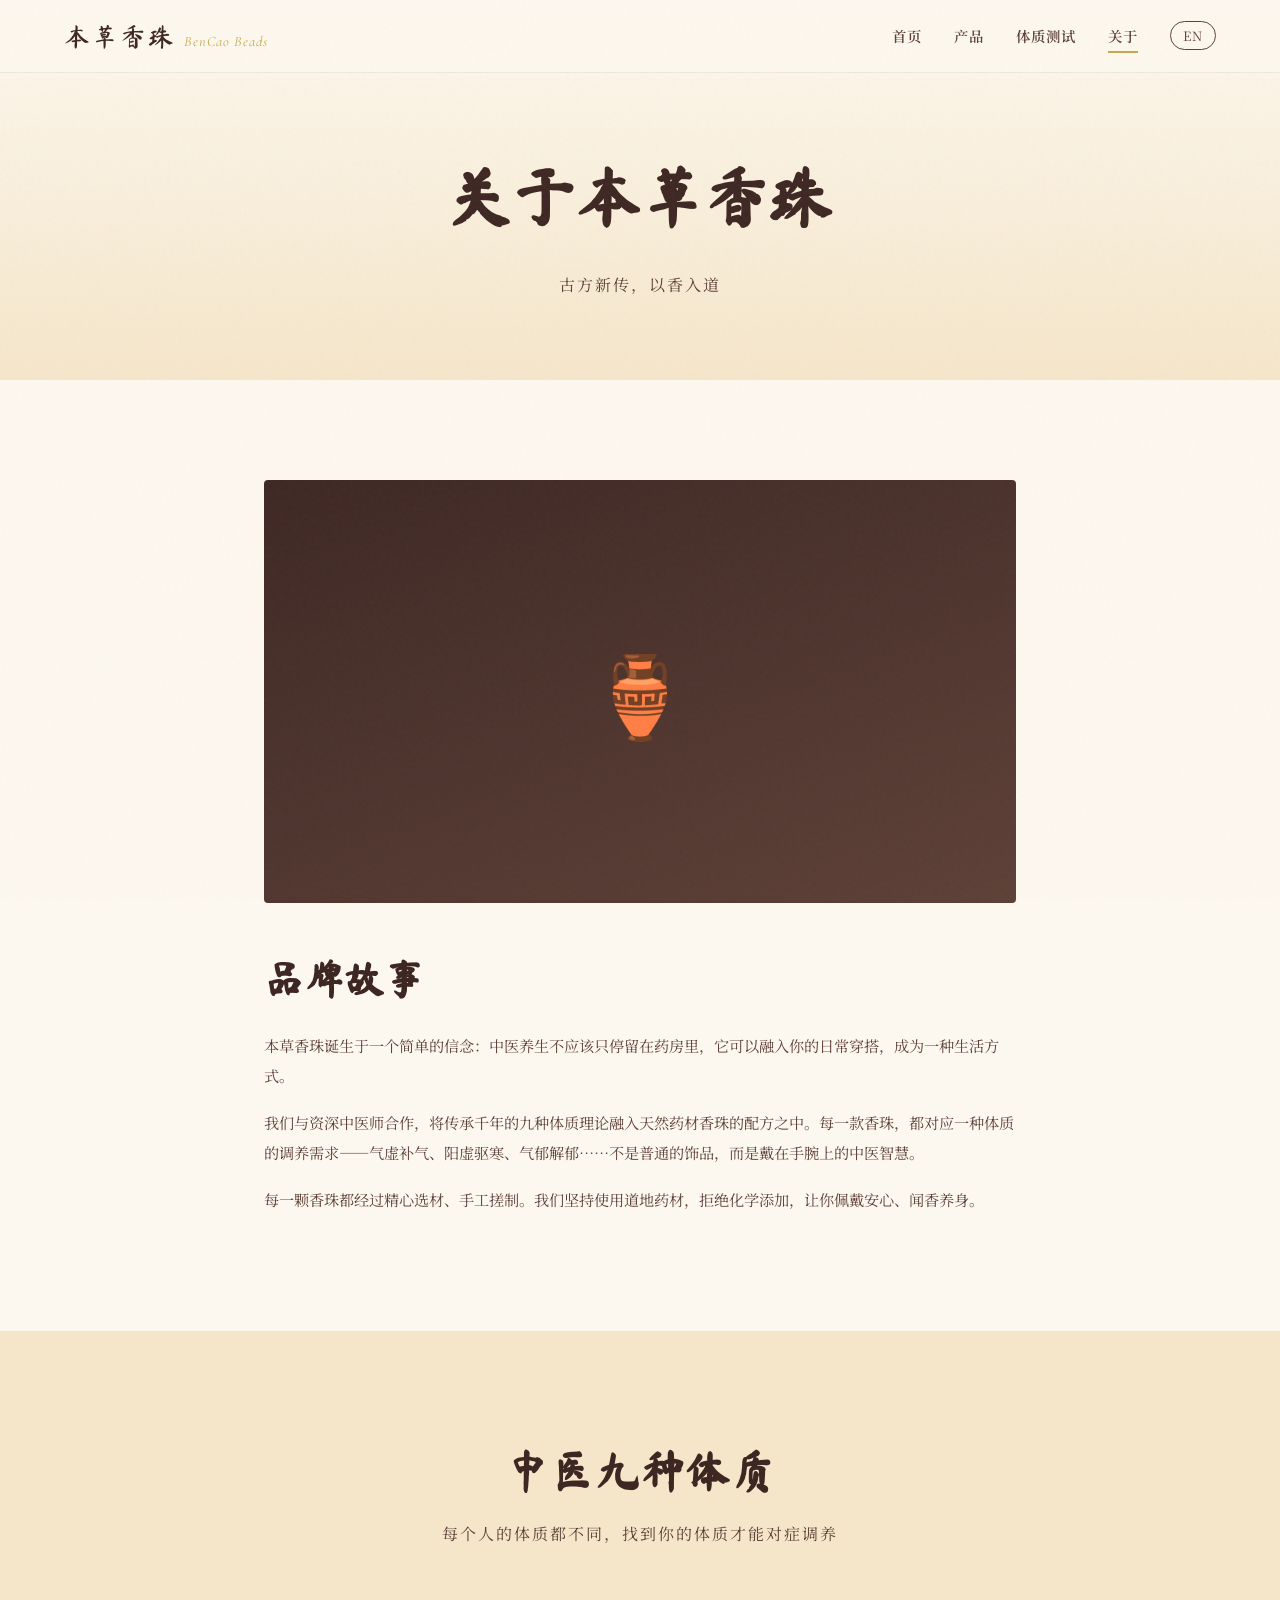
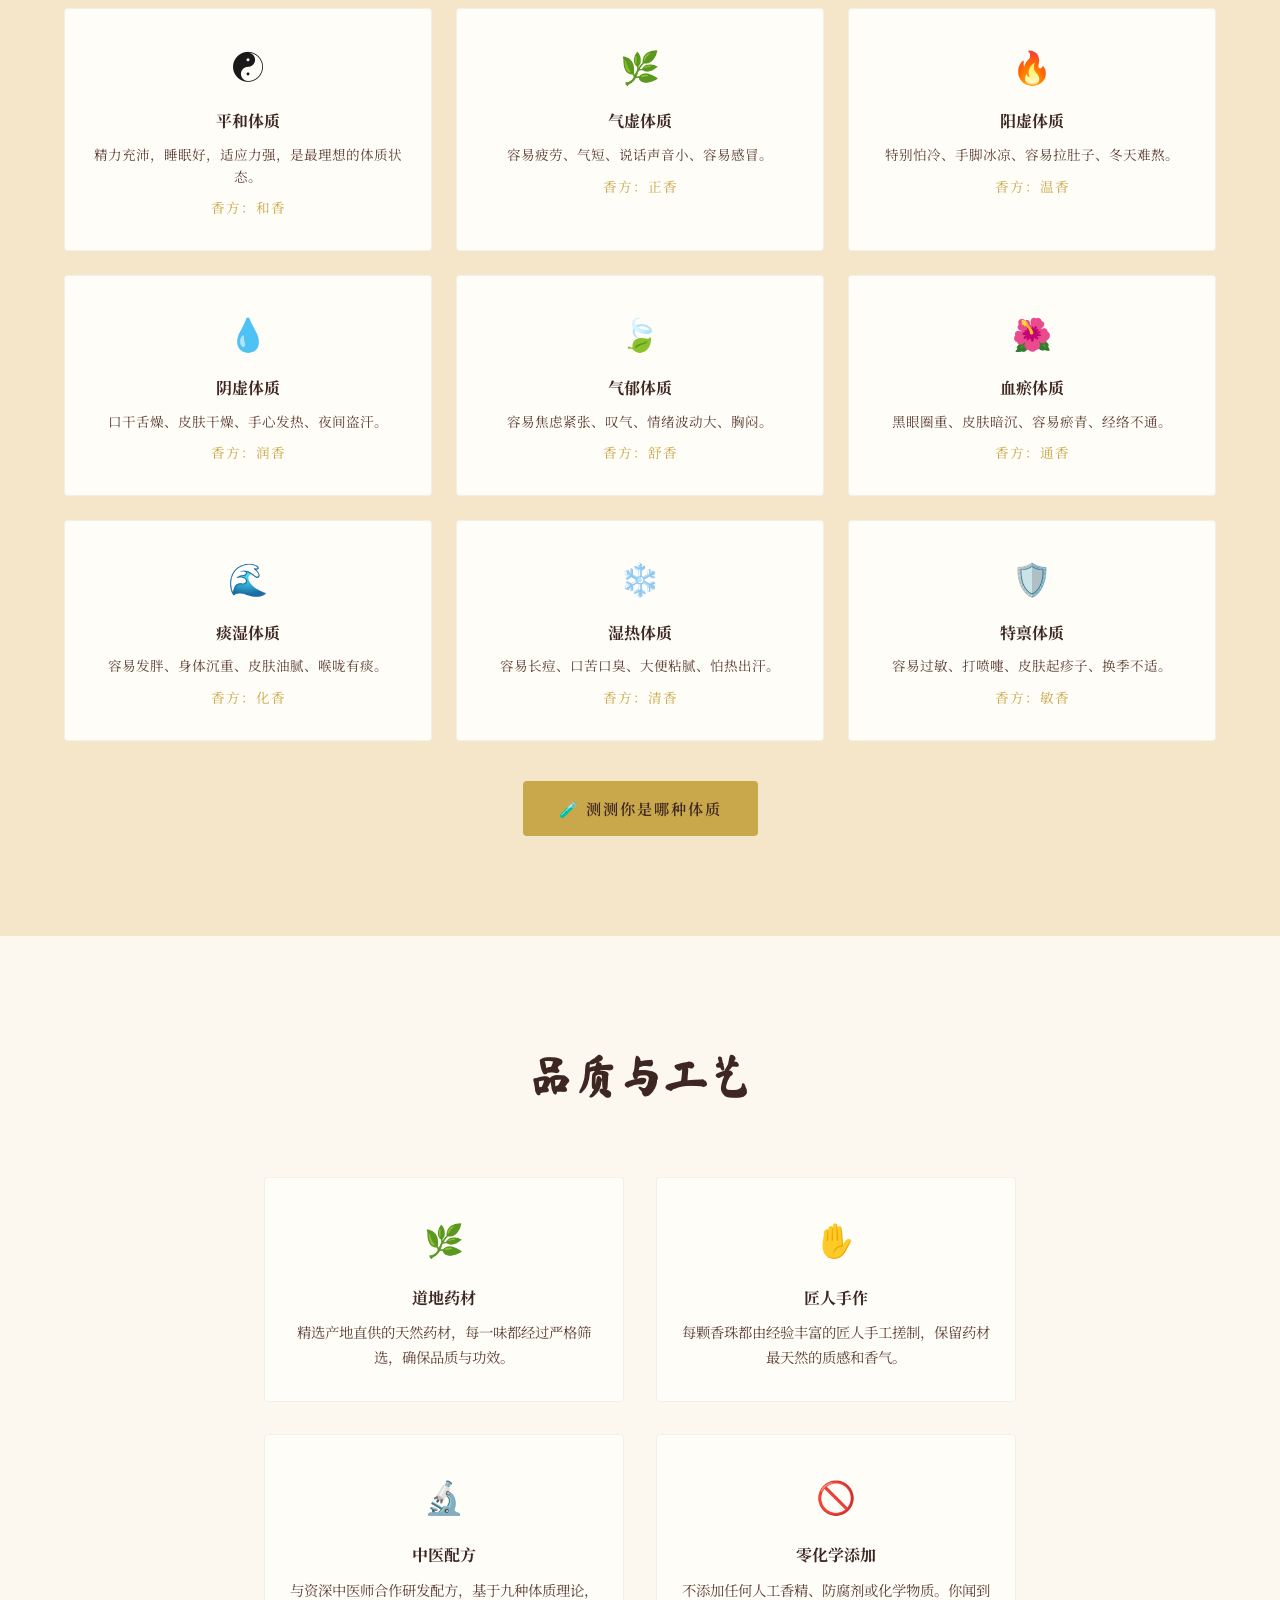
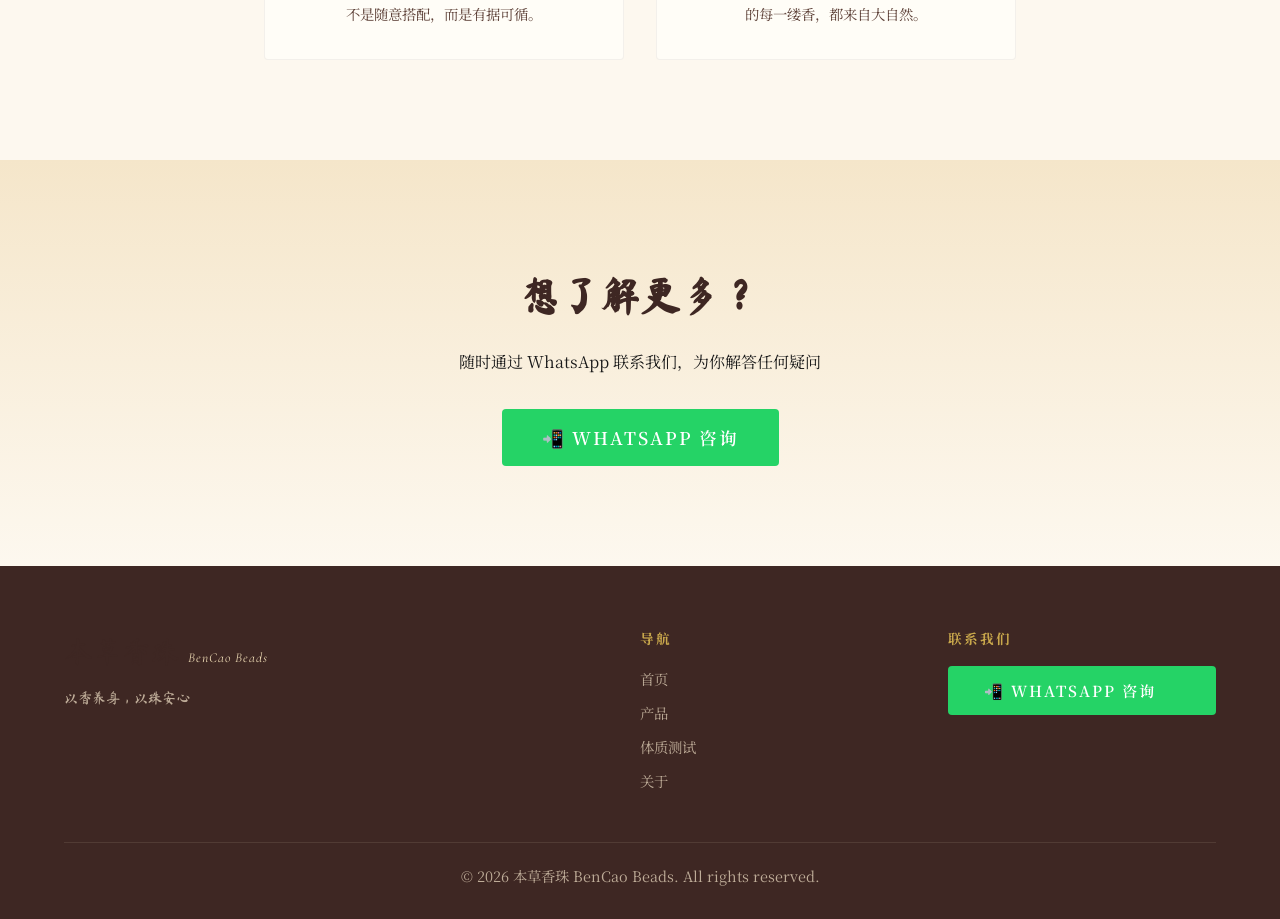
==== about.html @ 6e3483fe "feat: complete website - 4 pages, bilingual, TCM quiz" ====
<!DOCTYPE html>
<html lang="zh-CN">
<head>
  <meta charset="UTF-8">
  <meta name="viewport" content="width=device-width, initial-scale=1.0">
  <title>关于我们 — 本草香珠 BenCao Beads</title>
  <meta name="description" content="本草香珠的品牌故事，中医九种体质理论与天然香珠的结合。">
  <link rel="stylesheet" href="css/style.css">
</head>
<body>

  <!-- Navigation -->
  <nav class="nav">
    <div class="nav-inner">
      <a href="index.html" class="nav-logo">
        <span class="logo-cn">本草香珠</span>
        <span class="logo-en">BenCao Beads</span>
      </a>
      <button class="nav-toggle" aria-label="Menu">
        <span></span><span></span><span></span>
      </button>
      <div class="nav-links">
        <a href="index.html"><span data-lang="cn">首页</span><span data-lang="en">Home</span></a>
        <a href="products.html"><span data-lang="cn">产品</span><span data-lang="en">Products</span></a>
        <a href="quiz.html"><span data-lang="cn">体质测试</span><span data-lang="en">Quiz</span></a>
        <a href="about.html" class="active"><span data-lang="cn">关于</span><span data-lang="en">About</span></a>
        <button class="lang-btn">EN</button>
      </div>
    </div>
  </nav>

  <!-- Hero -->
  <section class="page-hero">
    <h1><span data-lang="cn">关于本草香珠</span><span data-lang="en">About BenCao Beads</span></h1>
    <p><span data-lang="cn">古方新传，以香入道</span><span data-lang="en">Ancient Wisdom, Modern Craft</span></p>
  </section>

  <!-- Brand Story -->
  <section class="section reveal">
    <div class="container" style="max-width:800px;">
      <div class="about-story">
        <div class="about-story-img" style="background: linear-gradient(160deg, var(--walnut) 0%, var(--walnut-light) 100%); border-radius: var(--radius); aspect-ratio: 16/9; display:flex; align-items:center; justify-content:center; margin-bottom:40px;">
          <span style="font-size:5rem;">🏺</span>
        </div>
        <h2><span data-lang="cn">品牌故事</span><span data-lang="en">Our Story</span></h2>
        <p><span data-lang="cn">本草香珠诞生于一个简单的信念：中医养生不应该只停留在药房里，它可以融入你的日常穿搭，成为一种生活方式。</span><span data-lang="en">BenCao Beads was born from a simple belief: TCM wellness shouldn't stay in the pharmacy — it can become part of your daily style and lifestyle.</span></p>
        <p><span data-lang="cn">我们与资深中医师合作，将传承千年的九种体质理论融入天然药材香珠的配方之中。每一款香珠，都对应一种体质的调养需求——气虚补气、阳虚驱寒、气郁解郁……不是普通的饰品，而是戴在手腕上的中医智慧。</span><span data-lang="en">We collaborate with experienced TCM practitioners to infuse the ancient theory of nine body constitutions into our natural herbal bead formulas. Each bracelet corresponds to a specific constitutional need — replenishing qi, warming yang, soothing stagnation… Not just jewelry, but TCM wisdom on your wrist.</span></p>
        <p><span data-lang="cn">每一颗香珠都经过精心选材、手工搓制。我们坚持使用道地药材，拒绝化学添加，让你佩戴安心、闻香养身。</span><span data-lang="en">Every bead is carefully selected and hand-rolled by artisans. We insist on authentic medicinal herbs with zero chemical additives, so you can wear them with confidence and heal through fragrance.</span></p>
      </div>
    </div>
  </section>

  <!-- 9 Constitutions -->
  <section class="section reveal" style="background: var(--parchment);">
    <div class="container">
      <div class="section-header">
        <h2><span data-lang="cn">中医九种体质</span><span data-lang="en">The Nine TCM Constitutions</span></h2>
        <p class="section-sub"><span data-lang="cn">每个人的体质都不同，找到你的体质才能对症调养</span><span data-lang="en">Everyone's constitution is unique — find yours for targeted wellness</span></p>
      </div>
      <div class="constitution-grid">

        <div class="constitution-card">
          <div class="constitution-icon">☯️</div>
          <h3><span data-lang="cn">平和体质</span><span data-lang="en">Balanced</span></h3>
          <p><span data-lang="cn">精力充沛，睡眠好，适应力强，是最理想的体质状态。</span><span data-lang="en">Energetic, good sleep, strong adaptability — the ideal constitution.</span></p>
          <span class="constitution-scent"><span data-lang="cn">香方：和香</span><span data-lang="en">Scent: Harmony</span></span>
        </div>

        <div class="constitution-card">
          <div class="constitution-icon">🌿</div>
          <h3><span data-lang="cn">气虚体质</span><span data-lang="en">Qi Deficiency</span></h3>
          <p><span data-lang="cn">容易疲劳、气短、说话声音小、容易感冒。</span><span data-lang="en">Easily fatigued, short of breath, soft voice, catches colds often.</span></p>
          <span class="constitution-scent"><span data-lang="cn">香方：正香</span><span data-lang="en">Scent: Vital</span></span>
        </div>

        <div class="constitution-card">
          <div class="constitution-icon">🔥</div>
          <h3><span data-lang="cn">阳虚体质</span><span data-lang="en">Yang Deficiency</span></h3>
          <p><span data-lang="cn">特别怕冷、手脚冰凉、容易拉肚子、冬天难熬。</span><span data-lang="en">Very cold-sensitive, cold hands/feet, prone to diarrhea, winter is tough.</span></p>
          <span class="constitution-scent"><span data-lang="cn">香方：温香</span><span data-lang="en">Scent: Warming</span></span>
        </div>

        <div class="constitution-card">
          <div class="constitution-icon">💧</div>
          <h3><span data-lang="cn">阴虚体质</span><span data-lang="en">Yin Deficiency</span></h3>
          <p><span data-lang="cn">口干舌燥、皮肤干燥、手心发热、夜间盗汗。</span><span data-lang="en">Dry mouth, dry skin, warm palms, night sweats.</span></p>
          <span class="constitution-scent"><span data-lang="cn">香方：润香</span><span data-lang="en">Scent: Nourishing</span></span>
        </div>

        <div class="constitution-card">
          <div class="constitution-icon">🍃</div>
          <h3><span data-lang="cn">气郁体质</span><span data-lang="en">Qi Stagnation</span></h3>
          <p><span data-lang="cn">容易焦虑紧张、叹气、情绪波动大、胸闷。</span><span data-lang="en">Prone to anxiety, sighing, mood swings, chest tightness.</span></p>
          <span class="constitution-scent"><span data-lang="cn">香方：舒香</span><span data-lang="en">Scent: Soothing</span></span>
        </div>

        <div class="constitution-card">
          <div class="constitution-icon">🌺</div>
          <h3><span data-lang="cn">血瘀体质</span><span data-lang="en">Blood Stasis</span></h3>
          <p><span data-lang="cn">黑眼圈重、皮肤暗沉、容易瘀青、经络不通。</span><span data-lang="en">Dark circles, dull skin, easy bruising, poor circulation.</span></p>
          <span class="constitution-scent"><span data-lang="cn">香方：通香</span><span data-lang="en">Scent: Flow</span></span>
        </div>

        <div class="constitution-card">
          <div class="constitution-icon">🌊</div>
          <h3><span data-lang="cn">痰湿体质</span><span data-lang="en">Phlegm-Damp</span></h3>
          <p><span data-lang="cn">容易发胖、身体沉重、皮肤油腻、喉咙有痰。</span><span data-lang="en">Gains weight easily, feels heavy, oily skin, phlegm in throat.</span></p>
          <span class="constitution-scent"><span data-lang="cn">香方：化香</span><span data-lang="en">Scent: Cleansing</span></span>
        </div>

        <div class="constitution-card">
          <div class="constitution-icon">❄️</div>
          <h3><span data-lang="cn">湿热体质</span><span data-lang="en">Damp-Heat</span></h3>
          <p><span data-lang="cn">容易长痘、口苦口臭、大便粘腻、怕热出汗。</span><span data-lang="en">Prone to acne, bitter taste, sticky stool, heat-sensitive.</span></p>
          <span class="constitution-scent"><span data-lang="cn">香方：清香</span><span data-lang="en">Scent: Purifying</span></span>
        </div>

        <div class="constitution-card">
          <div class="constitution-icon">🛡️</div>
          <h3><span data-lang="cn">特禀体质</span><span data-lang="en">Allergic</span></h3>
          <p><span data-lang="cn">容易过敏、打喷嚏、皮肤起疹子、换季不适。</span><span data-lang="en">Prone to allergies, sneezing, rashes, seasonal discomfort.</span></p>
          <span class="constitution-scent"><span data-lang="cn">香方：敏香</span><span data-lang="en">Scent: Shield</span></span>
        </div>

      </div>
      <div style="text-align:center;margin-top:40px;">
        <a href="quiz.html" class="btn btn-gold"><span data-lang="cn">🧪 测测你是哪种体质</span><span data-lang="en">🧪 Discover Your Constitution</span></a>
      </div>
    </div>
  </section>

  <!-- Quality -->
  <section class="section reveal">
    <div class="container" style="max-width:800px;">
      <div class="section-header">
        <h2><span data-lang="cn">品质与工艺</span><span data-lang="en">Quality & Craftsmanship</span></h2>
      </div>
      <div class="quality-grid">
        <div class="quality-item">
          <div class="quality-icon">🌿</div>
          <h3><span data-lang="cn">道地药材</span><span data-lang="en">Authentic Herbs</span></h3>
          <p><span data-lang="cn">精选产地直供的天然药材，每一味都经过严格筛选，确保品质与功效。</span><span data-lang="en">Premium herbs sourced directly from origins, rigorously selected for quality and efficacy.</span></p>
        </div>
        <div class="quality-item">
          <div class="quality-icon">✋</div>
          <h3><span data-lang="cn">匠人手作</span><span data-lang="en">Artisan Handcraft</span></h3>
          <p><span data-lang="cn">每颗香珠都由经验丰富的匠人手工搓制，保留药材最天然的质感和香气。</span><span data-lang="en">Each bead is hand-rolled by experienced artisans, preserving the natural texture and fragrance.</span></p>
        </div>
        <div class="quality-item">
          <div class="quality-icon">🔬</div>
          <h3><span data-lang="cn">中医配方</span><span data-lang="en">TCM Formulation</span></h3>
          <p><span data-lang="cn">与资深中医师合作研发配方，基于九种体质理论，不是随意搭配，而是有据可循。</span><span data-lang="en">Formulas co-developed with senior TCM practitioners based on constitutional theory — not random blends, but evidence-based.</span></p>
        </div>
        <div class="quality-item">
          <div class="quality-icon">🚫</div>
          <h3><span data-lang="cn">零化学添加</span><span data-lang="en">Zero Chemicals</span></h3>
          <p><span data-lang="cn">不添加任何人工香精、防腐剂或化学物质。你闻到的每一缕香，都来自大自然。</span><span data-lang="en">No artificial fragrances, preservatives, or chemicals. Every scent you smell comes purely from nature.</span></p>
        </div>
      </div>
    </div>
  </section>

  <!-- CTA -->
  <section class="section cta-section reveal">
    <div class="container" style="text-align:center;">
      <h2><span data-lang="cn">想了解更多？</span><span data-lang="en">Want to Know More?</span></h2>
      <p style="margin:16px 0 32px;"><span data-lang="cn">随时通过 WhatsApp 联系我们，为你解答任何疑问</span><span data-lang="en">Reach out via WhatsApp anytime, we're here to help</span></p>
      <button class="btn btn-whatsapp" onclick="openWhatsApp()" style="font-size:1.1rem;padding:16px 40px;">
        <span data-lang="cn">📲 WhatsApp 咨询</span><span data-lang="en">📲 WhatsApp Us</span>
      </button>
    </div>
  </section>

  <!-- Footer -->
  <footer class="footer">
    <div class="container">
      <div class="footer-grid">
        <div class="footer-brand">
          <div class="footer-logo"><span class="logo-cn">本草香珠</span><span class="logo-en">BenCao Beads</span></div>
          <p class="footer-tagline"><span data-lang="cn">以香养身，以珠安心</span><span data-lang="en">Heal with Fragrance, Rest with Beads</span></p>
        </div>
        <div class="footer-links">
          <h4><span data-lang="cn">导航</span><span data-lang="en">Navigate</span></h4>
          <a href="index.html"><span data-lang="cn">首页</span><span data-lang="en">Home</span></a>
          <a href="products.html"><span data-lang="cn">产品</span><span data-lang="en">Products</span></a>
          <a href="quiz.html"><span data-lang="cn">体质测试</span><span data-lang="en">Quiz</span></a>
          <a href="about.html"><span data-lang="cn">关于</span><span data-lang="en">About</span></a>
        </div>
        <div class="footer-contact">
          <h4><span data-lang="cn">联系我们</span><span data-lang="en">Contact Us</span></h4>
          <button class="btn btn-whatsapp" onclick="openWhatsApp()"><span data-lang="cn">📲 WhatsApp 咨询</span><span data-lang="en">📲 WhatsApp Us</span></button>
        </div>
      </div>
      <div class="footer-bottom"><p>© 2026 本草香珠 BenCao Beads. All rights reserved.</p></div>
    </div>
  </footer>

  <script src="js/i18n.js"></script>
  <script src="js/main.js"></script>
</body>
</html>
---- css/style.css ----
/* ===== BenCao Beads — Eastern Apothecary Luxury ===== */
@import url('https://fonts.googleapis.com/css2?family=Cormorant+Garamond:ital,wght@0,400;0,600;0,700;1,400&family=Noto+Serif+SC:wght@400;600;700&family=Ma+Shan+Zheng&display=swap');

:root {
  --walnut: #3E2723;
  --walnut-light: #5D4037;
  --parchment: #F5E6CA;
  --parchment-dark: #E8D5B0;
  --gold: #C9A84C;
  --gold-light: #D4B96A;
  --sage: #8B9D77;
  --sage-light: #A3B58F;
  --cinnabar: #A52422;
  --cinnabar-light: #C03030;
  --ink: #1A1A1A;
  --ink-light: #333;
  --cream: #FDF8EF;
  --white: #FFFDF7;

  --font-cn: 'Noto Serif SC', 'Songti SC', serif;
  --font-en: 'Cormorant Garamond', 'Georgia', serif;
  --font-brush: 'Ma Shan Zheng', cursive;

  --container: 1200px;
  --radius: 4px;
  --shadow: 0 2px 20px rgba(62,39,35,0.08);
  --shadow-lg: 0 8px 40px rgba(62,39,35,0.12);
  --transition: 0.3s cubic-bezier(0.4, 0, 0.2, 1);
}

/* ===== Reset ===== */
*, *::before, *::after { box-sizing: border-box; margin: 0; padding: 0; }
html { scroll-behavior: smooth; font-size: 16px; }
body {
  font-family: var(--font-cn);
  color: var(--ink);
  background: var(--cream);
  line-height: 1.8;
  overflow-x: hidden;
  -webkit-font-smoothing: antialiased;
}
img { max-width: 100%; height: auto; display: block; }
a { color: var(--walnut); text-decoration: none; transition: color var(--transition); }
a:hover { color: var(--gold); }
button { cursor: pointer; font-family: inherit; }

/* ===== Texture Overlay ===== */
body::before {
  content: '';
  position: fixed;
  inset: 0;
  background: url("data:image/svg+xml,%3Csvg viewBox='0 0 256 256' xmlns='http://www.w3.org/2000/svg'%3E%3Cfilter id='n'%3E%3CfeTurbulence type='fractalNoise' baseFrequency='0.9' numOctaves='4' stitchTiles='stitch'/%3E%3C/filter%3E%3Crect width='100%25' height='100%25' filter='url(%23n)' opacity='0.03'/%3E%3C/svg%3E");
  pointer-events: none;
  z-index: 9999;
}

/* ===== Container ===== */
.container { max-width: var(--container); margin: 0 auto; padding: 0 24px; }

/* ===== Language Toggle ===== */
[data-lang="en"] { display: none; }
body.lang-en [data-lang="cn"] { display: none; }
body.lang-en [data-lang="en"] { display: inline; }
body.lang-en [data-lang-block="cn"] { display: none; }
body.lang-en [data-lang-block="en"] { display: block; }
[data-lang-block="en"] { display: none; }
[data-lang-block="cn"] { display: block; }

/* ===== Navigation ===== */
.nav {
  position: fixed;
  top: 0;
  left: 0;
  right: 0;
  z-index: 1000;
  background: rgba(253, 248, 239, 0.95);
  backdrop-filter: blur(12px);
  border-bottom: 1px solid rgba(62,39,35,0.08);
  transition: all var(--transition);
}
.nav.scrolled {
  background: rgba(253, 248, 239, 0.98);
  box-shadow: 0 2px 20px rgba(62,39,35,0.06);
}
.nav-inner {
  display: flex;
  align-items: center;
  justify-content: space-between;
  height: 72px;
  max-width: var(--container);
  margin: 0 auto;
  padding: 0 24px;
}
.nav-brand {
  font-family: var(--font-brush);
  font-size: 1.6rem;
  color: var(--walnut);
  letter-spacing: 2px;
}
.nav-brand span { color: var(--gold); }
.nav-links { display: flex; gap: 32px; align-items: center; }
.nav-links a {
  font-size: 0.9rem;
  font-weight: 600;
  color: var(--walnut-light);
  letter-spacing: 1px;
  position: relative;
  padding: 4px 0;
}
.nav-links a::after {
  content: '';
  position: absolute;
  bottom: 0;
  left: 0;
  width: 0;
  height: 2px;
  background: var(--gold);
  transition: width var(--transition);
}
.nav-links a:hover::after,
.nav-links a.active::after { width: 100%; }
.nav-links a:hover { color: var(--walnut); }

.lang-btn {
  background: none;
  border: 1px solid var(--walnut-light);
  padding: 4px 12px;
  font-size: 0.8rem;
  color: var(--walnut-light);
  border-radius: 20px;
  transition: all var(--transition);
  letter-spacing: 1px;
}
.lang-btn:hover {
  background: var(--walnut);
  color: var(--parchment);
  border-color: var(--walnut);
}

/* Mobile menu */
.nav-toggle {
  display: none;
  background: none;
  border: none;
  width: 28px;
  height: 20px;
  position: relative;
  z-index: 1001;
}
.nav-toggle span {
  display: block;
  width: 100%;
  height: 2px;
  background: var(--walnut);
  position: absolute;
  left: 0;
  transition: all var(--transition);
}
.nav-toggle span:nth-child(1) { top: 0; }
.nav-toggle span:nth-child(2) { top: 9px; }
.nav-toggle span:nth-child(3) { top: 18px; }
.nav-toggle.open span:nth-child(1) { top: 9px; transform: rotate(45deg); }
.nav-toggle.open span:nth-child(2) { opacity: 0; }
.nav-toggle.open span:nth-child(3) { top: 9px; transform: rotate(-45deg); }

@media (max-width: 768px) {
  .nav-toggle { display: block; }
  .nav-links {
    position: fixed;
    top: 0;
    right: -100%;
    width: 280px;
    height: 100vh;
    background: var(--cream);
    flex-direction: column;
    justify-content: center;
    gap: 24px;
    padding: 40px;
    transition: right var(--transition);
    box-shadow: -4px 0 30px rgba(0,0,0,0.1);
  }
  .nav-links.open { right: 0; }
  .nav-links a { font-size: 1.1rem; }
}

/* ===== Hero ===== */
.hero {
  min-height: 100vh;
  display: flex;
  align-items: center;
  justify-content: center;
  text-align: center;
  position: relative;
  background:
    radial-gradient(ellipse at 30% 20%, rgba(201,168,76,0.08) 0%, transparent 50%),
    radial-gradient(ellipse at 70% 80%, rgba(139,157,119,0.06) 0%, transparent 50%),
    linear-gradient(180deg, var(--cream) 0%, var(--parchment) 100%);
  overflow: hidden;
  padding-top: 72px;
}
.hero::before {
  content: '';
  position: absolute;
  top: -50%;
  left: -50%;
  width: 200%;
  height: 200%;
  background: url("data:image/svg+xml,%3Csvg width='60' height='60' viewBox='0 0 60 60' xmlns='http://www.w3.org/2000/svg'%3E%3Cpath d='M30 0L60 30L30 60L0 30z' fill='none' stroke='%23C9A84C' stroke-width='0.3' opacity='0.06'/%3E%3C/svg%3E");
  animation: float 60s linear infinite;
}
@keyframes float {
  0% { transform: translate(0, 0) rotate(0deg); }
  100% { transform: translate(-30px, -30px) rotate(3deg); }
}
.hero-content {
  position: relative;
  z-index: 1;
  padding: 40px 24px;
}
.hero-brand {
  font-family: var(--font-brush);
  font-size: clamp(3rem, 8vw, 6rem);
  color: var(--walnut);
  line-height: 1.2;
  margin-bottom: 8px;
  opacity: 0;
  animation: fadeUp 1s 0.2s forwards;
}
.hero-tagline {
  font-size: clamp(1rem, 2.5vw, 1.3rem);
  color: var(--walnut-light);
  margin-bottom: 40px;
  letter-spacing: 4px;
  opacity: 0;
  animation: fadeUp 1s 0.5s forwards;
}
.hero-tagline-en {
  font-family: var(--font-en);
  font-style: italic;
  font-size: clamp(0.9rem, 2vw, 1.1rem);
  color: var(--gold);
  margin-top: -32px;
  margin-bottom: 40px;
  letter-spacing: 2px;
  opacity: 0;
  animation: fadeUp 1s 0.7s forwards;
}
.hero-divider {
  width: 60px;
  height: 2px;
  background: var(--gold);
  margin: 0 auto 32px;
  opacity: 0;
  animation: fadeUp 1s 0.6s forwards;
}

@keyframes fadeUp {
  from { opacity: 0; transform: translateY(20px); }
  to { opacity: 1; transform: translateY(0); }
}

/* ===== Buttons ===== */
.btn {
  display: inline-flex;
  align-items: center;
  gap: 8px;
  padding: 14px 36px;
  font-size: 0.95rem;
  font-weight: 600;
  letter-spacing: 2px;
  border: none;
  border-radius: var(--radius);
  transition: all var(--transition);
  text-transform: uppercase;
}
.btn-primary {
  background: var(--walnut);
  color: var(--parchment);
}
.btn-primary:hover {
  background: var(--ink);
  color: var(--gold);
  transform: translateY(-2px);
  box-shadow: var(--shadow-lg);
}
.btn-gold {
  background: var(--gold);
  color: var(--walnut);
}
.btn-gold:hover {
  background: var(--gold-light);
  transform: translateY(-2px);
  box-shadow: var(--shadow-lg);
}
.btn-outline {
  background: transparent;
  color: var(--walnut);
  border: 2px solid var(--walnut);
}
.btn-outline:hover {
  background: var(--walnut);
  color: var(--parchment);
}
.btn-whatsapp {
  background: #25D366;
  color: #fff;
}
.btn-whatsapp:hover {
  background: #1da851;
  transform: translateY(-2px);
}

.hero .btn {
  opacity: 0;
  animation: fadeUp 1s 0.9s forwards;
}

/* ===== Sections ===== */
.section {
  padding: 100px 0;
}
.section-dark {
  background: var(--walnut);
  color: var(--parchment);
}
.section-parchment {
  background: var(--parchment);
}
.section-title {
  font-family: var(--font-brush);
  font-size: clamp(2rem, 4vw, 2.8rem);
  color: var(--walnut);
  text-align: center;
  margin-bottom: 8px;
}
.section-dark .section-title { color: var(--gold); }
.section-subtitle {
  font-family: var(--font-en);
  font-style: italic;
  font-size: 1rem;
  color: var(--gold);
  text-align: center;
  letter-spacing: 3px;
  margin-bottom: 60px;
}
.section-dark .section-subtitle { color: var(--parchment-dark); }
.section-divider {
  width: 40px;
  height: 2px;
  background: var(--gold);
  margin: 16px auto 40px;
}

/* ===== Value Props ===== */
.values {
  display: grid;
  grid-template-columns: repeat(3, 1fr);
  gap: 40px;
  margin-top: 60px;
}
.value-card {
  text-align: center;
  padding: 40px 24px;
  border: 1px solid rgba(62,39,35,0.06);
  background: var(--white);
  border-radius: var(--radius);
  transition: all var(--transition);
}
.value-card:hover {
  transform: translateY(-4px);
  box-shadow: var(--shadow-lg);
  border-color: var(--gold);
}
.value-icon {
  font-size: 2.5rem;
  margin-bottom: 20px;
}
.value-card h3 {
  font-size: 1.1rem;
  margin-bottom: 12px;
  color: var(--walnut);
}
.value-card p {
  font-size: 0.9rem;
  color: var(--walnut-light);
  line-height: 1.7;
}

@media (max-width: 768px) {
  .values { grid-template-columns: 1fr; gap: 20px; }
}

/* ===== Product Cards ===== */
.products-grid {
  display: grid;
  grid-template-columns: repeat(auto-fill, minmax(280px, 1fr));
  gap: 32px;
}
.product-card {
  background: var(--white);
  border: 1px solid rgba(62,39,35,0.06);
  border-radius: var(--radius);
  overflow: hidden;
  transition: all var(--transition);
  position: relative;
}
.product-card:hover {
  transform: translateY(-4px);
  box-shadow: var(--shadow-lg);
}
.product-img {
  width: 100%;
  aspect-ratio: 1;
  background: linear-gradient(135deg, var(--parchment) 0%, var(--parchment-dark) 100%);
  display: flex;
  align-items: center;
  justify-content: center;
  font-size: 3rem;
  position: relative;
  overflow: hidden;
}
.product-img::after {
  content: '';
  position: absolute;
  inset: 0;
  background: linear-gradient(180deg, transparent 60%, rgba(62,39,35,0.05) 100%);
}
.product-badge {
  position: absolute;
  top: 12px;
  left: 12px;
  background: var(--cinnabar);
  color: #fff;
  font-size: 0.75rem;
  padding: 4px 12px;
  border-radius: 2px;
  letter-spacing: 1px;
  z-index: 1;
}
.product-info {
  padding: 20px;
}
.product-name {
  font-size: 1rem;
  font-weight: 600;
  color: var(--walnut);
  margin-bottom: 4px;
}
.product-desc {
  font-size: 0.85rem;
  color: var(--walnut-light);
  margin-bottom: 12px;
  line-height: 1.6;
}
.product-price {
  font-family: var(--font-en);
  font-size: 1.2rem;
  font-weight: 700;
  color: var(--cinnabar);
  margin-bottom: 12px;
}
.product-price small {
  font-size: 0.75rem;
  color: var(--walnut-light);
  font-weight: 400;
}
.product-order {
  display: block;
  width: 100%;
  text-align: center;
  padding: 10px;
  background: var(--walnut);
  color: var(--parchment);
  font-size: 0.85rem;
  letter-spacing: 1px;
  border: none;
  transition: all var(--transition);
}
.product-order:hover {
  background: var(--ink);
  color: var(--gold);
}

/* ===== Category Tabs ===== */
.category-tabs {
  display: flex;
  justify-content: center;
  gap: 16px;
  margin-bottom: 48px;
  flex-wrap: wrap;
}
.cat-tab {
  padding: 10px 24px;
  background: transparent;
  border: 1px solid var(--walnut-light);
  color: var(--walnut-light);
  font-size: 0.85rem;
  letter-spacing: 1px;
  border-radius: 2px;
  transition: all var(--transition);
}
.cat-tab:hover, .cat-tab.active {
  background: var(--walnut);
  color: var(--parchment);
  border-color: var(--walnut);
}

/* ===== Quiz ===== */
.quiz-container {
  max-width: 700px;
  margin: 0 auto;
  padding-top: 100px;
}
.quiz-progress {
  width: 100%;
  height: 3px;
  background: var(--parchment-dark);
  border-radius: 2px;
  margin-bottom: 48px;
  overflow: hidden;
}
.quiz-progress-bar {
  height: 100%;
  background: var(--gold);
  transition: width 0.5s ease;
  border-radius: 2px;
}
.quiz-question {
  text-align: center;
  animation: fadeUp 0.5s forwards;
}
.quiz-question h2 {
  font-family: var(--font-brush);
  font-size: 1.8rem;
  color: var(--walnut);
  margin-bottom: 8px;
}
.quiz-question p {
  font-size: 0.95rem;
  color: var(--walnut-light);
  margin-bottom: 36px;
}
.quiz-options {
  display: flex;
  flex-direction: column;
  gap: 12px;
}
.quiz-option {
  padding: 16px 24px;
  background: var(--white);
  border: 2px solid rgba(62,39,35,0.08);
  border-radius: var(--radius);
  text-align: left;
  font-size: 0.95rem;
  color: var(--walnut);
  transition: all var(--transition);
  line-height: 1.6;
}
.quiz-option:hover {
  border-color: var(--gold);
  background: rgba(201,168,76,0.05);
  transform: translateX(4px);
}
.quiz-option.selected {
  border-color: var(--walnut);
  background: rgba(62,39,35,0.04);
}

/* Quiz Result */
.quiz-result {
  text-align: center;
  animation: fadeUp 0.6s forwards;
}
.quiz-result-type {
  font-family: var(--font-brush);
  font-size: clamp(2.5rem, 5vw, 3.5rem);
  color: var(--walnut);
  margin-bottom: 8px;
}
.quiz-result-scent {
  font-size: 1.2rem;
  color: var(--gold);
  letter-spacing: 3px;
  margin-bottom: 24px;
}
.quiz-result-desc {
  font-size: 1rem;
  color: var(--walnut-light);
  max-width: 500px;
  margin: 0 auto 40px;
  line-height: 1.8;
}
.quiz-result-card {
  background: var(--white);
  border: 1px solid rgba(201,168,76,0.3);
  border-radius: var(--radius);
  padding: 40px;
  margin-bottom: 32px;
}
.quiz-result-card .product-img {
  width: 200px;
  height: 200px;
  border-radius: 50%;
  margin: 0 auto 24px;
}

/* ===== Brand Story ===== */
.story {
  display: grid;
  grid-template-columns: 1fr 1fr;
  gap: 60px;
  align-items: center;
}
.story-text h3 {
  font-family: var(--font-brush);
  font-size: 1.8rem;
  color: var(--walnut);
  margin-bottom: 16px;
}
.story-text p {
  font-size: 0.95rem;
  color: var(--walnut-light);
  line-height: 2;
  margin-bottom: 16px;
}
.story-image {
  aspect-ratio: 4/5;
  background: linear-gradient(135deg, var(--parchment) 0%, var(--parchment-dark) 50%, var(--sage) 100%);
  border-radius: var(--radius);
  display: flex;
  align-items: center;
  justify-content: center;
  font-size: 4rem;
  position: relative;
  overflow: hidden;
}
.story-image::before {
  content: '';
  position: absolute;
  inset: 8px;
  border: 1px solid var(--gold);
  border-radius: var(--radius);
  opacity: 0.3;
}

@media (max-width: 768px) {
  .story { grid-template-columns: 1fr; gap: 32px; }
}

/* ===== Constitution Grid ===== */
.constitution-grid {
  display: grid;
  grid-template-columns: repeat(3, 1fr);
  gap: 24px;
}
.constitution-card {
  background: var(--white);
  border: 1px solid rgba(62,39,35,0.06);
  border-radius: var(--radius);
  padding: 28px;
  text-align: center;
  transition: all var(--transition);
}
.constitution-card:hover {
  transform: translateY(-4px);
  box-shadow: var(--shadow);
  border-color: var(--gold);
}
.constitution-card .emoji { font-size: 2rem; margin-bottom: 12px; }
.constitution-card h4 {
  font-size: 1rem;
  color: var(--walnut);
  margin-bottom: 4px;
}
.constitution-card .scent {
  font-size: 0.85rem;
  color: var(--gold);
  letter-spacing: 1px;
}
.constitution-card p {
  font-size: 0.85rem;
  color: var(--walnut-light);
  margin-top: 8px;
  line-height: 1.6;
}

@media (max-width: 768px) {
  .constitution-grid { grid-template-columns: 1fr; }
}

/* ===== Footer ===== */
.footer {
  background: var(--walnut);
  color: var(--parchment);
  padding: 60px 0 30px;
}
.footer-inner {
  display: grid;
  grid-template-columns: 2fr 1fr 1fr;
  gap: 40px;
  margin-bottom: 40px;
}
.footer-brand {
  font-family: var(--font-brush);
  font-size: 1.8rem;
  color: var(--gold);
  margin-bottom: 12px;
}
.footer p {
  font-size: 0.9rem;
  color: rgba(245,230,202,0.7);
  line-height: 1.8;
}
.footer h4 {
  font-size: 0.85rem;
  letter-spacing: 2px;
  color: var(--gold);
  margin-bottom: 16px;
  text-transform: uppercase;
}
.footer-links a {
  display: block;
  font-size: 0.9rem;
  color: rgba(245,230,202,0.7);
  margin-bottom: 8px;
}
.footer-links a:hover { color: var(--gold); }
.footer-bottom {
  border-top: 1px solid rgba(245,230,202,0.1);
  padding-top: 20px;
  text-align: center;
  font-size: 0.8rem;
  color: rgba(245,230,202,0.4);
}

@media (max-width: 768px) {
  .footer-inner { grid-template-columns: 1fr; gap: 32px; }
}

/* ===== WhatsApp Float ===== */
.wa-float {
  position: fixed;
  bottom: 24px;
  right: 24px;
  width: 56px;
  height: 56px;
  background: #25D366;
  border-radius: 50%;
  display: flex;
  align-items: center;
  justify-content: center;
  box-shadow: 0 4px 20px rgba(37,211,102,0.4);
  z-index: 999;
  transition: all var(--transition);
}
.wa-float:hover {
  transform: scale(1.1);
  box-shadow: 0 6px 30px rgba(37,211,102,0.5);
}
.wa-float svg { width: 28px; height: 28px; fill: #fff; }

/* ===== Scroll Animations ===== */
.reveal {
  opacity: 0;
  transform: translateY(30px);
  transition: all 0.8s cubic-bezier(0.4, 0, 0.2, 1);
}
.reveal.visible {
  opacity: 1;
  transform: translateY(0);
}

/* ===== About Page ===== */
.about-hero {
  padding: 140px 0 80px;
  text-align: center;
  background: linear-gradient(180deg, var(--cream) 0%, var(--parchment) 100%);
}
.about-hero h1 {
  font-family: var(--font-brush);
  font-size: clamp(2.5rem, 5vw, 4rem);
  color: var(--walnut);
  margin-bottom: 16px;
}

/* ===== Page Header ===== */
.page-header {
  padding: 120px 0 60px;
  text-align: center;
  background: linear-gradient(180deg, var(--cream) 0%, var(--parchment) 100%);
}
.page-header h1 {
  font-family: var(--font-brush);
  font-size: clamp(2rem, 4vw, 3rem);
  color: var(--walnut);
  margin-bottom: 8px;
}
.page-header p {
  font-size: 1rem;
  color: var(--walnut-light);
  letter-spacing: 2px;
}

/* ===== Nav Logo ===== */
.nav-logo {
  display: flex;
  align-items: baseline;
  gap: 8px;
  font-family: var(--font-brush);
  font-size: 1.6rem;
  color: var(--walnut);
  letter-spacing: 2px;
}
.logo-cn { color: var(--walnut); }
.logo-en {
  font-family: var(--font-en);
  font-size: 0.9rem;
  color: var(--gold);
  font-style: italic;
  letter-spacing: 1px;
}

/* ===== Hero Extras ===== */
.hero-bg {
  position: absolute;
  inset: 0;
  z-index: 0;
}
.hero-title {
  font-family: var(--font-brush);
  font-size: clamp(3rem, 8vw, 6rem);
  color: var(--walnut);
  line-height: 1.2;
  margin-bottom: 8px;
  opacity: 0;
  animation: fadeUp 1s 0.2s forwards;
}
.hero-sub {
  font-size: 0.9rem;
  color: var(--gold);
  letter-spacing: 4px;
  text-transform: uppercase;
  margin-bottom: 12px;
  opacity: 0;
  animation: fadeUp 1s 0.1s forwards;
}
.hero-cta {
  margin-top: 12px;
}

/* ===== Section Header ===== */
.section-header {
  text-align: center;
  margin-bottom: 60px;
}
.section-header h1,
.section-header h2 {
  font-family: var(--font-brush);
  font-size: clamp(2rem, 4vw, 2.8rem);
  color: var(--walnut);
  margin-bottom: 8px;
}
.section-sub {
  font-size: 1rem;
  color: var(--walnut-light);
  letter-spacing: 2px;
}

/* ===== Values Grid ===== */
.values-grid {
  display: grid;
  grid-template-columns: repeat(3, 1fr);
  gap: 40px;
}
@media (max-width: 768px) {
  .values-grid { grid-template-columns: 1fr; gap: 20px; }
}

/* ===== Product Bottom ===== */
.product-bottom {
  display: flex;
  align-items: center;
  justify-content: space-between;
  margin-top: 12px;
}
.btn-sm {
  padding: 8px 16px;
  font-size: 0.8rem;
  letter-spacing: 1px;
}
.product-info h3 {
  font-size: 1rem;
  font-weight: 600;
  color: var(--walnut);
  margin-bottom: 4px;
}

/* ===== Story Grid ===== */
.story-grid {
  display: grid;
  grid-template-columns: 1fr 1fr;
  gap: 60px;
  align-items: center;
}
.story-visual {
  position: relative;
}
.story-text h2 {
  font-family: var(--font-brush);
  font-size: 1.8rem;
  color: var(--walnut);
  margin-bottom: 16px;
}
.story-text p {
  font-size: 0.95rem;
  color: var(--walnut-light);
  line-height: 2;
  margin-bottom: 16px;
}
@media (max-width: 768px) {
  .story-grid { grid-template-columns: 1fr; gap: 32px; }
}

/* ===== CTA Section ===== */
.cta-section {
  background: linear-gradient(180deg, var(--parchment) 0%, var(--cream) 100%);
}
.cta-section h2 {
  font-family: var(--font-brush);
  font-size: clamp(1.8rem, 4vw, 2.5rem);
  color: var(--walnut);
}

/* ===== Page Hero (inner pages) ===== */
.page-hero {
  padding: 140px 0 80px;
  text-align: center;
  background: linear-gradient(180deg, var(--cream) 0%, var(--parchment) 100%);
}
.page-hero h1 {
  font-family: var(--font-brush);
  font-size: clamp(2.5rem, 5vw, 4rem);
  color: var(--walnut);
  margin-bottom: 16px;
}
.page-hero p {
  font-size: 1rem;
  color: var(--walnut-light);
  letter-spacing: 2px;
}

/* ===== Category Tabs (updated) ===== */
.tab-btn {
  padding: 10px 24px;
  background: transparent;
  border: 1px solid var(--walnut-light);
  color: var(--walnut-light);
  font-size: 0.85rem;
  font-family: inherit;
  letter-spacing: 1px;
  border-radius: 2px;
  transition: all var(--transition);
}
.tab-btn:hover, .tab-btn.active {
  background: var(--walnut);
  color: var(--parchment);
  border-color: var(--walnut);
}

/* ===== Category Intro ===== */
.category-intro {
  text-align: center;
  margin-bottom: 40px;
}
.category-intro h2 {
  font-family: var(--font-brush);
  font-size: clamp(1.6rem, 3vw, 2rem);
  color: var(--walnut);
  margin-bottom: 8px;
}
.category-intro p {
  font-size: 0.9rem;
  color: var(--walnut-light);
}

/* ===== Product Category ===== */
.product-category { margin-bottom: 40px; }

/* ===== Footer Grid ===== */
.footer-grid {
  display: grid;
  grid-template-columns: 2fr 1fr 1fr;
  gap: 40px;
  margin-bottom: 40px;
}
.footer-logo {
  font-family: var(--font-brush);
  font-size: 1.8rem;
  color: var(--gold);
  margin-bottom: 8px;
}
.footer-logo .logo-en {
  font-size: 0.85rem;
  color: var(--parchment-dark);
  margin-left: 8px;
}
.footer-tagline {
  font-size: 0.9rem;
  color: rgba(245,230,202,0.7);
}
.footer-contact {
  display: flex;
  flex-direction: column;
}
@media (max-width: 768px) {
  .footer-grid { grid-template-columns: 1fr; gap: 32px; }
}

/* ===== About Story ===== */
.about-story h2 {
  font-family: var(--font-brush);
  font-size: clamp(1.8rem, 4vw, 2.5rem);
  color: var(--walnut);
  margin-bottom: 16px;
}
.about-story p {
  font-size: 0.95rem;
  color: var(--walnut-light);
  line-height: 2;
  margin-bottom: 16px;
}

/* ===== Constitution Grid Extras ===== */
.constitution-icon {
  font-size: 2rem;
  margin-bottom: 12px;
}
.constitution-scent {
  display: inline-block;
  font-size: 0.85rem;
  color: var(--gold);
  letter-spacing: 1px;
  margin-top: 8px;
}
.constitution-card h3 {
  font-size: 1rem;
  color: var(--walnut);
  margin-bottom: 4px;
}

/* ===== Quality Grid ===== */
.quality-grid {
  display: grid;
  grid-template-columns: repeat(2, 1fr);
  gap: 32px;
  margin-top: 40px;
}
.quality-item {
  text-align: center;
  padding: 32px 24px;
  background: var(--white);
  border: 1px solid rgba(62,39,35,0.06);
  border-radius: var(--radius);
  transition: all var(--transition);
}
.quality-item:hover {
  transform: translateY(-4px);
  box-shadow: var(--shadow);
}
.quality-icon {
  font-size: 2rem;
  margin-bottom: 16px;
}
.quality-item h3 {
  font-size: 1rem;
  color: var(--walnut);
  margin-bottom: 8px;
}
.quality-item p {
  font-size: 0.9rem;
  color: var(--walnut-light);
  line-height: 1.7;
}
@media (max-width: 768px) {
  .quality-grid { grid-template-columns: 1fr; }
}

/* ===== Quiz Section ===== */
.quiz-section h2 {
  font-family: var(--font-brush);
}

/* ===== Utilities ===== */
.text-center { text-align: center; }
.mt-40 { margin-top: 40px; }
.mb-20 { margin-bottom: 20px; }
.gap-16 { gap: 16px; }
.flex-center { display: flex; align-items: center; justify-content: center; }
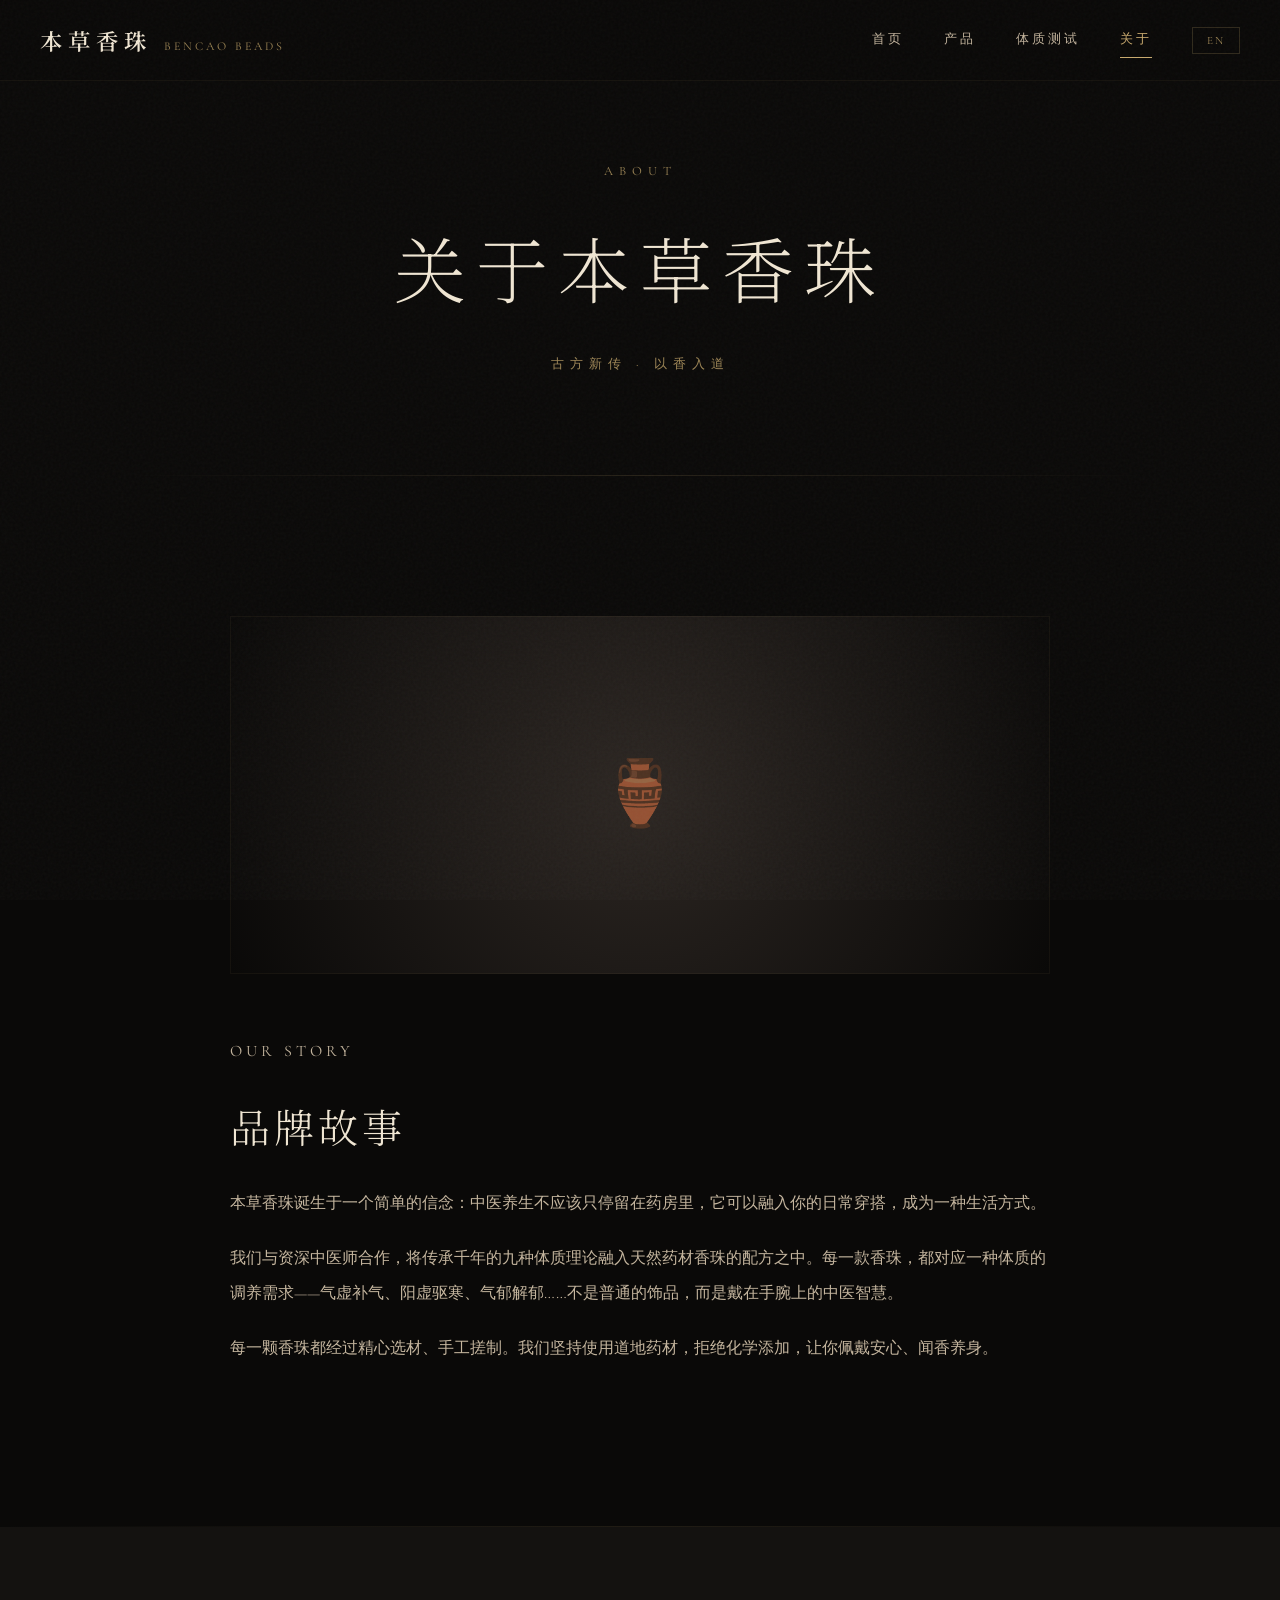
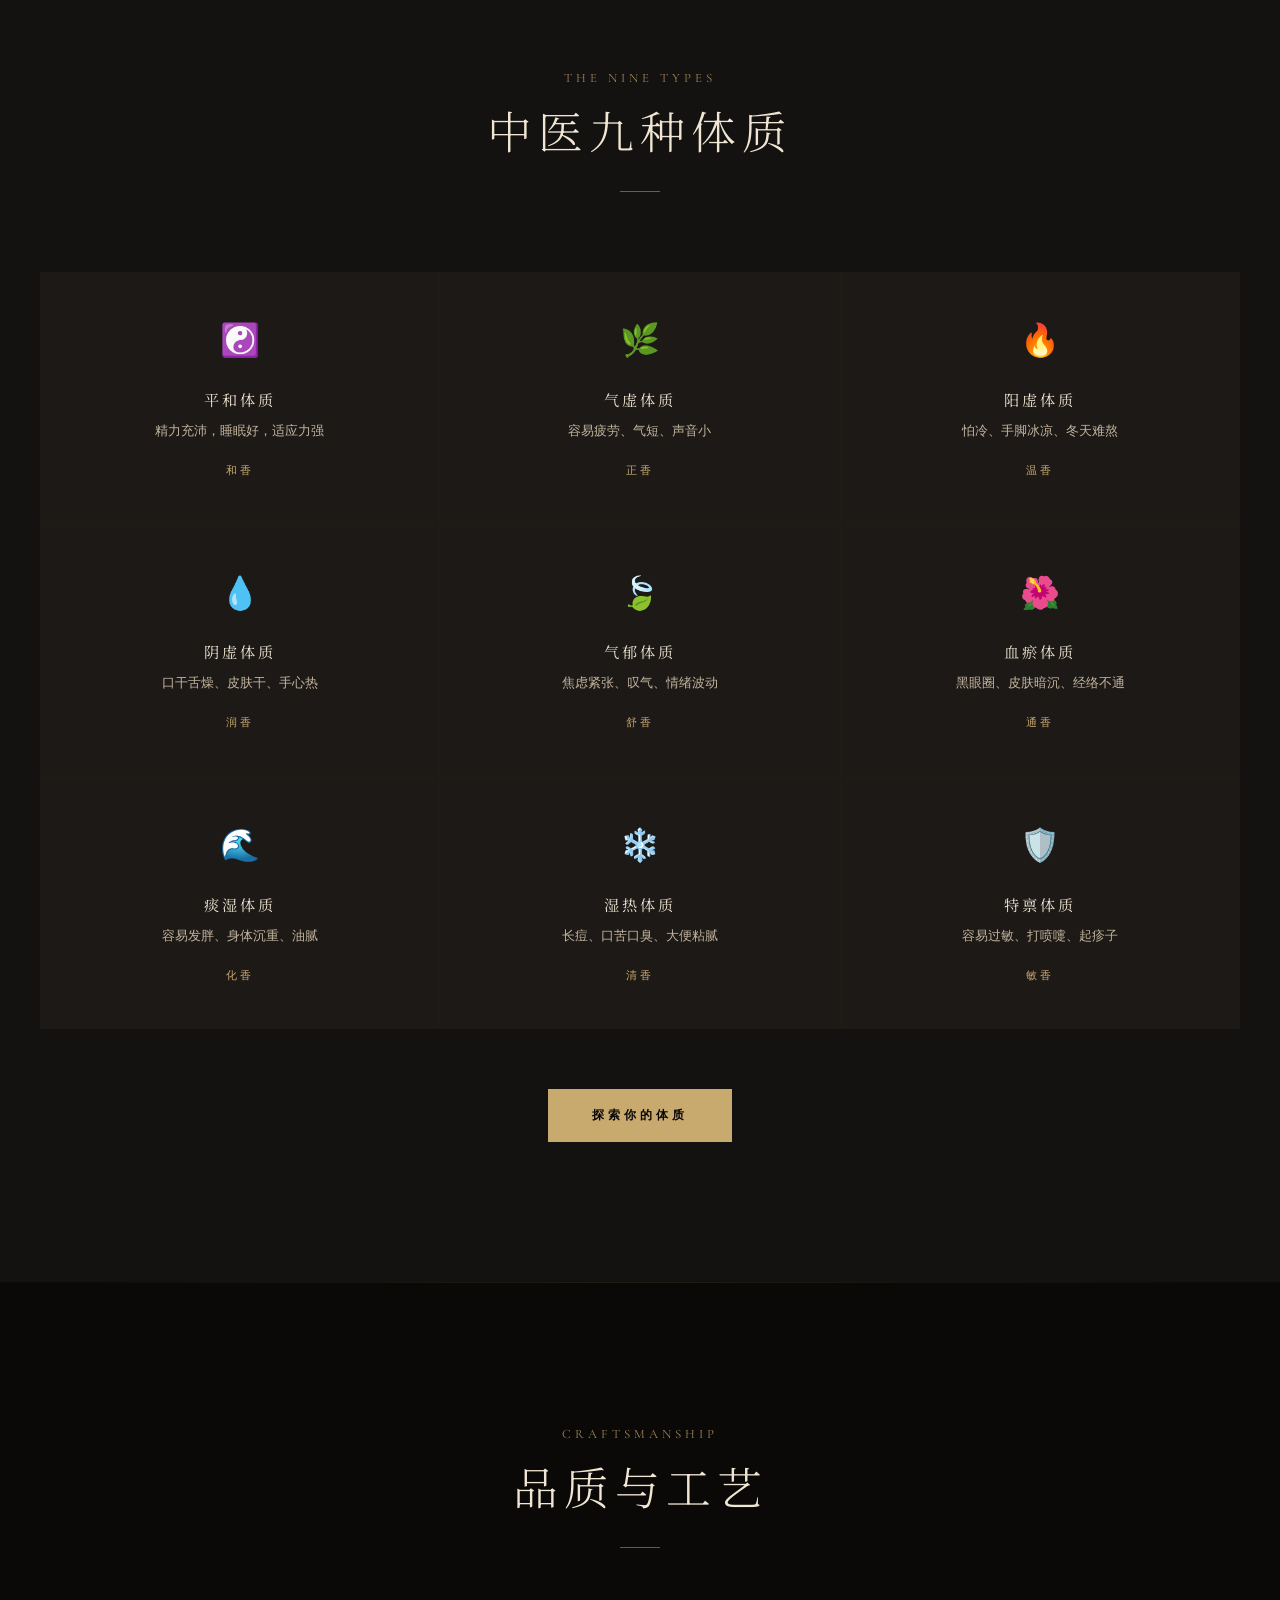
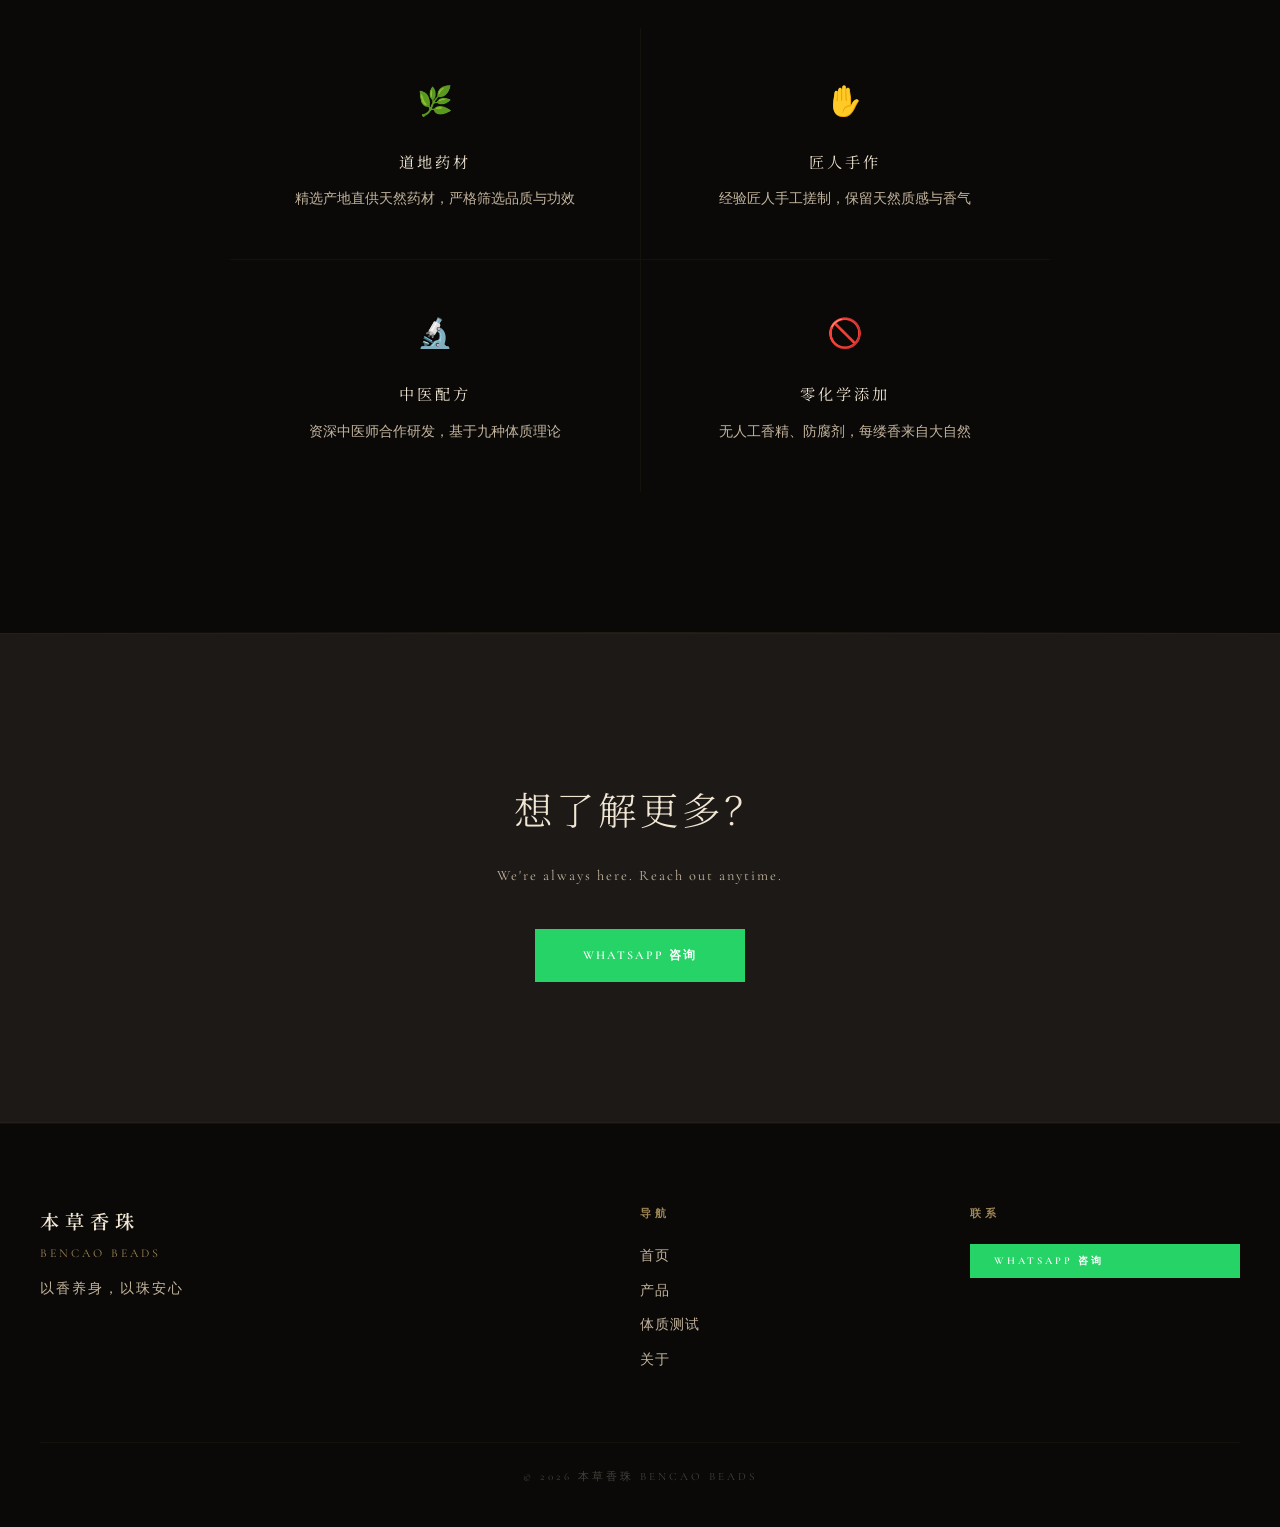
==== commit ba0a5c6d: "redesign: luxury dark apothecary aesthetic" ====
--- a/about.html
+++ b/about.html
@@ -3,22 +3,19 @@
 <head>
   <meta charset="UTF-8">
   <meta name="viewport" content="width=device-width, initial-scale=1.0">
-  <title>关于我们 — 本草香珠 BenCao Beads</title>
+  <title>关于 — 本草香珠 BenCao Beads</title>
   <meta name="description" content="本草香珠的品牌故事，中医九种体质理论与天然香珠的结合。">
   <link rel="stylesheet" href="css/style.css">
 </head>
 <body>
 
-  <!-- Navigation -->
   <nav class="nav">
     <div class="nav-inner">
       <a href="index.html" class="nav-logo">
         <span class="logo-cn">本草香珠</span>
-        <span class="logo-en">BenCao Beads</span>
+        <span class="logo-en">BENCAO BEADS</span>
       </a>
-      <button class="nav-toggle" aria-label="Menu">
-        <span></span><span></span><span></span>
-      </button>
+      <button class="nav-toggle" aria-label="Menu"><span></span><span></span><span></span></button>
       <div class="nav-links">
         <a href="index.html"><span data-lang="cn">首页</span><span data-lang="en">Home</span></a>
         <a href="products.html"><span data-lang="cn">产品</span><span data-lang="en">Products</span></a>
@@ -29,154 +26,153 @@
     </div>
   </nav>
 
-  <!-- Hero -->
   <section class="page-hero">
+    <p class="section-sub" style="margin-bottom:20px;">ABOUT</p>
     <h1><span data-lang="cn">关于本草香珠</span><span data-lang="en">About BenCao Beads</span></h1>
-    <p><span data-lang="cn">古方新传，以香入道</span><span data-lang="en">Ancient Wisdom, Modern Craft</span></p>
+    <p><span data-lang="cn">古方新传 · 以香入道</span><span data-lang="en">Ancient Wisdom · Modern Craft</span></p>
   </section>
 
-  <!-- Brand Story -->
+  <!-- Story -->
   <section class="section reveal">
-    <div class="container" style="max-width:800px;">
+    <div class="container-narrow">
       <div class="about-story">
-        <div class="about-story-img" style="background: linear-gradient(160deg, var(--walnut) 0%, var(--walnut-light) 100%); border-radius: var(--radius); aspect-ratio: 16/9; display:flex; align-items:center; justify-content:center; margin-bottom:40px;">
-          <span style="font-size:5rem;">🏺</span>
+        <div style="background: radial-gradient(circle at 50% 50%, var(--earth) 0%, var(--black) 100%); aspect-ratio: 16/7; display:flex; align-items:center; justify-content:center; margin-bottom:60px; border: 1px solid rgba(200,169,110,0.06);">
+          <span style="font-size:4rem; opacity:0.5;">🏺</span>
         </div>
+        <p class="section-sub" style="margin-bottom:20px;">OUR STORY</p>
         <h2><span data-lang="cn">品牌故事</span><span data-lang="en">Our Story</span></h2>
         <p><span data-lang="cn">本草香珠诞生于一个简单的信念：中医养生不应该只停留在药房里，它可以融入你的日常穿搭，成为一种生活方式。</span><span data-lang="en">BenCao Beads was born from a simple belief: TCM wellness shouldn't stay in the pharmacy — it can become part of your daily style and lifestyle.</span></p>
-        <p><span data-lang="cn">我们与资深中医师合作，将传承千年的九种体质理论融入天然药材香珠的配方之中。每一款香珠，都对应一种体质的调养需求——气虚补气、阳虚驱寒、气郁解郁……不是普通的饰品，而是戴在手腕上的中医智慧。</span><span data-lang="en">We collaborate with experienced TCM practitioners to infuse the ancient theory of nine body constitutions into our natural herbal bead formulas. Each bracelet corresponds to a specific constitutional need — replenishing qi, warming yang, soothing stagnation… Not just jewelry, but TCM wisdom on your wrist.</span></p>
+        <p><span data-lang="cn">我们与资深中医师合作，将传承千年的九种体质理论融入天然药材香珠的配方之中。每一款香珠，都对应一种体质的调养需求——气虚补气、阳虚驱寒、气郁解郁……不是普通的饰品，而是戴在手腕上的中医智慧。</span><span data-lang="en">We collaborate with experienced TCM practitioners to infuse the ancient theory of nine body constitutions into our natural herbal bead formulas. Each bracelet corresponds to a specific constitutional need — not just jewelry, but TCM wisdom on your wrist.</span></p>
         <p><span data-lang="cn">每一颗香珠都经过精心选材、手工搓制。我们坚持使用道地药材，拒绝化学添加，让你佩戴安心、闻香养身。</span><span data-lang="en">Every bead is carefully selected and hand-rolled by artisans. We insist on authentic medicinal herbs with zero chemical additives, so you can wear them with confidence and heal through fragrance.</span></p>
       </div>
     </div>
   </section>
 
+  <div class="ambient-line"></div>
+
   <!-- 9 Constitutions -->
-  <section class="section reveal" style="background: var(--parchment);">
+  <section class="section section-dark reveal">
     <div class="container">
       <div class="section-header">
-        <h2><span data-lang="cn">中医九种体质</span><span data-lang="en">The Nine TCM Constitutions</span></h2>
-        <p class="section-sub"><span data-lang="cn">每个人的体质都不同，找到你的体质才能对症调养</span><span data-lang="en">Everyone's constitution is unique — find yours for targeted wellness</span></p>
+        <p class="section-sub">THE NINE TYPES</p>
+        <h2><span data-lang="cn">中医九种体质</span><span data-lang="en">The Nine Constitutions</span></h2>
+        <div class="section-line"></div>
       </div>
       <div class="constitution-grid">
-
         <div class="constitution-card">
           <div class="constitution-icon">☯️</div>
           <h3><span data-lang="cn">平和体质</span><span data-lang="en">Balanced</span></h3>
-          <p><span data-lang="cn">精力充沛，睡眠好，适应力强，是最理想的体质状态。</span><span data-lang="en">Energetic, good sleep, strong adaptability — the ideal constitution.</span></p>
-          <span class="constitution-scent"><span data-lang="cn">香方：和香</span><span data-lang="en">Scent: Harmony</span></span>
+          <p><span data-lang="cn">精力充沛，睡眠好，适应力强</span><span data-lang="en">Energetic, good sleep, strong adaptability</span></p>
+          <span class="constitution-scent"><span data-lang="cn">和香</span><span data-lang="en">Harmony</span></span>
         </div>
-
         <div class="constitution-card">
           <div class="constitution-icon">🌿</div>
           <h3><span data-lang="cn">气虚体质</span><span data-lang="en">Qi Deficiency</span></h3>
-          <p><span data-lang="cn">容易疲劳、气短、说话声音小、容易感冒。</span><span data-lang="en">Easily fatigued, short of breath, soft voice, catches colds often.</span></p>
-          <span class="constitution-scent"><span data-lang="cn">香方：正香</span><span data-lang="en">Scent: Vital</span></span>
+          <p><span data-lang="cn">容易疲劳、气短、声音小</span><span data-lang="en">Easily fatigued, short of breath</span></p>
+          <span class="constitution-scent"><span data-lang="cn">正香</span><span data-lang="en">Vital</span></span>
         </div>
-
         <div class="constitution-card">
           <div class="constitution-icon">🔥</div>
           <h3><span data-lang="cn">阳虚体质</span><span data-lang="en">Yang Deficiency</span></h3>
-          <p><span data-lang="cn">特别怕冷、手脚冰凉、容易拉肚子、冬天难熬。</span><span data-lang="en">Very cold-sensitive, cold hands/feet, prone to diarrhea, winter is tough.</span></p>
-          <span class="constitution-scent"><span data-lang="cn">香方：温香</span><span data-lang="en">Scent: Warming</span></span>
+          <p><span data-lang="cn">怕冷、手脚冰凉、冬天难熬</span><span data-lang="en">Cold-sensitive, cold extremities</span></p>
+          <span class="constitution-scent"><span data-lang="cn">温香</span><span data-lang="en">Warming</span></span>
         </div>
-
         <div class="constitution-card">
           <div class="constitution-icon">💧</div>
           <h3><span data-lang="cn">阴虚体质</span><span data-lang="en">Yin Deficiency</span></h3>
-          <p><span data-lang="cn">口干舌燥、皮肤干燥、手心发热、夜间盗汗。</span><span data-lang="en">Dry mouth, dry skin, warm palms, night sweats.</span></p>
-          <span class="constitution-scent"><span data-lang="cn">香方：润香</span><span data-lang="en">Scent: Nourishing</span></span>
+          <p><span data-lang="cn">口干舌燥、皮肤干、手心热</span><span data-lang="en">Dry mouth, dry skin, warm palms</span></p>
+          <span class="constitution-scent"><span data-lang="cn">润香</span><span data-lang="en">Nourishing</span></span>
         </div>
-
         <div class="constitution-card">
           <div class="constitution-icon">🍃</div>
           <h3><span data-lang="cn">气郁体质</span><span data-lang="en">Qi Stagnation</span></h3>
-          <p><span data-lang="cn">容易焦虑紧张、叹气、情绪波动大、胸闷。</span><span data-lang="en">Prone to anxiety, sighing, mood swings, chest tightness.</span></p>
-          <span class="constitution-scent"><span data-lang="cn">香方：舒香</span><span data-lang="en">Scent: Soothing</span></span>
+          <p><span data-lang="cn">焦虑紧张、叹气、情绪波动</span><span data-lang="en">Anxiety, sighing, mood swings</span></p>
+          <span class="constitution-scent"><span data-lang="cn">舒香</span><span data-lang="en">Soothing</span></span>
         </div>
-
         <div class="constitution-card">
           <div class="constitution-icon">🌺</div>
           <h3><span data-lang="cn">血瘀体质</span><span data-lang="en">Blood Stasis</span></h3>
-          <p><span data-lang="cn">黑眼圈重、皮肤暗沉、容易瘀青、经络不通。</span><span data-lang="en">Dark circles, dull skin, easy bruising, poor circulation.</span></p>
-          <span class="constitution-scent"><span data-lang="cn">香方：通香</span><span data-lang="en">Scent: Flow</span></span>
+          <p><span data-lang="cn">黑眼圈、皮肤暗沉、经络不通</span><span data-lang="en">Dark circles, dull skin, poor circulation</span></p>
+          <span class="constitution-scent"><span data-lang="cn">通香</span><span data-lang="en">Flow</span></span>
         </div>
-
         <div class="constitution-card">
           <div class="constitution-icon">🌊</div>
           <h3><span data-lang="cn">痰湿体质</span><span data-lang="en">Phlegm-Damp</span></h3>
-          <p><span data-lang="cn">容易发胖、身体沉重、皮肤油腻、喉咙有痰。</span><span data-lang="en">Gains weight easily, feels heavy, oily skin, phlegm in throat.</span></p>
-          <span class="constitution-scent"><span data-lang="cn">香方：化香</span><span data-lang="en">Scent: Cleansing</span></span>
+          <p><span data-lang="cn">容易发胖、身体沉重、油腻</span><span data-lang="en">Weight gain, heaviness, oily skin</span></p>
+          <span class="constitution-scent"><span data-lang="cn">化香</span><span data-lang="en">Cleansing</span></span>
         </div>
-
         <div class="constitution-card">
           <div class="constitution-icon">❄️</div>
           <h3><span data-lang="cn">湿热体质</span><span data-lang="en">Damp-Heat</span></h3>
-          <p><span data-lang="cn">容易长痘、口苦口臭、大便粘腻、怕热出汗。</span><span data-lang="en">Prone to acne, bitter taste, sticky stool, heat-sensitive.</span></p>
-          <span class="constitution-scent"><span data-lang="cn">香方：清香</span><span data-lang="en">Scent: Purifying</span></span>
+          <p><span data-lang="cn">长痘、口苦口臭、大便粘腻</span><span data-lang="en">Acne, bitter taste, sticky stool</span></p>
+          <span class="constitution-scent"><span data-lang="cn">清香</span><span data-lang="en">Purifying</span></span>
         </div>
-
         <div class="constitution-card">
           <div class="constitution-icon">🛡️</div>
           <h3><span data-lang="cn">特禀体质</span><span data-lang="en">Allergic</span></h3>
-          <p><span data-lang="cn">容易过敏、打喷嚏、皮肤起疹子、换季不适。</span><span data-lang="en">Prone to allergies, sneezing, rashes, seasonal discomfort.</span></p>
-          <span class="constitution-scent"><span data-lang="cn">香方：敏香</span><span data-lang="en">Scent: Shield</span></span>
+          <p><span data-lang="cn">容易过敏、打喷嚏、起疹子</span><span data-lang="en">Allergies, sneezing, rashes</span></p>
+          <span class="constitution-scent"><span data-lang="cn">敏香</span><span data-lang="en">Shield</span></span>
         </div>
-
       </div>
-      <div style="text-align:center;margin-top:40px;">
-        <a href="quiz.html" class="btn btn-gold"><span data-lang="cn">🧪 测测你是哪种体质</span><span data-lang="en">🧪 Discover Your Constitution</span></a>
+      <div style="text-align:center;margin-top:60px;">
+        <a href="quiz.html" class="btn btn-gold"><span data-lang="cn">探索你的体质</span><span data-lang="en">Discover Yours</span></a>
       </div>
     </div>
   </section>
 
+  <div class="ambient-line"></div>
+
   <!-- Quality -->
   <section class="section reveal">
-    <div class="container" style="max-width:800px;">
+    <div class="container-narrow">
       <div class="section-header">
-        <h2><span data-lang="cn">品质与工艺</span><span data-lang="en">Quality & Craftsmanship</span></h2>
+        <p class="section-sub">CRAFTSMANSHIP</p>
+        <h2><span data-lang="cn">品质与工艺</span><span data-lang="en">Quality & Craft</span></h2>
+        <div class="section-line"></div>
       </div>
       <div class="quality-grid">
         <div class="quality-item">
           <div class="quality-icon">🌿</div>
           <h3><span data-lang="cn">道地药材</span><span data-lang="en">Authentic Herbs</span></h3>
-          <p><span data-lang="cn">精选产地直供的天然药材，每一味都经过严格筛选，确保品质与功效。</span><span data-lang="en">Premium herbs sourced directly from origins, rigorously selected for quality and efficacy.</span></p>
+          <p><span data-lang="cn">精选产地直供天然药材，严格筛选品质与功效</span><span data-lang="en">Premium herbs sourced directly from origins, rigorously selected</span></p>
         </div>
         <div class="quality-item">
           <div class="quality-icon">✋</div>
-          <h3><span data-lang="cn">匠人手作</span><span data-lang="en">Artisan Handcraft</span></h3>
-          <p><span data-lang="cn">每颗香珠都由经验丰富的匠人手工搓制，保留药材最天然的质感和香气。</span><span data-lang="en">Each bead is hand-rolled by experienced artisans, preserving the natural texture and fragrance.</span></p>
+          <h3><span data-lang="cn">匠人手作</span><span data-lang="en">Artisan Craft</span></h3>
+          <p><span data-lang="cn">经验匠人手工搓制，保留天然质感与香气</span><span data-lang="en">Hand-rolled by artisans, preserving natural texture</span></p>
         </div>
         <div class="quality-item">
           <div class="quality-icon">🔬</div>
-          <h3><span data-lang="cn">中医配方</span><span data-lang="en">TCM Formulation</span></h3>
-          <p><span data-lang="cn">与资深中医师合作研发配方，基于九种体质理论，不是随意搭配，而是有据可循。</span><span data-lang="en">Formulas co-developed with senior TCM practitioners based on constitutional theory — not random blends, but evidence-based.</span></p>
+          <h3><span data-lang="cn">中医配方</span><span data-lang="en">TCM Formula</span></h3>
+          <p><span data-lang="cn">资深中医师合作研发，基于九种体质理论</span><span data-lang="en">Co-developed with TCM practitioners, evidence-based</span></p>
         </div>
         <div class="quality-item">
           <div class="quality-icon">🚫</div>
           <h3><span data-lang="cn">零化学添加</span><span data-lang="en">Zero Chemicals</span></h3>
-          <p><span data-lang="cn">不添加任何人工香精、防腐剂或化学物质。你闻到的每一缕香，都来自大自然。</span><span data-lang="en">No artificial fragrances, preservatives, or chemicals. Every scent you smell comes purely from nature.</span></p>
+          <p><span data-lang="cn">无人工香精、防腐剂，每缕香来自大自然</span><span data-lang="en">No artificial fragrances or preservatives, pure nature</span></p>
         </div>
       </div>
     </div>
   </section>
 
+  <div class="ambient-line"></div>
+
   <!-- CTA -->
   <section class="section cta-section reveal">
     <div class="container" style="text-align:center;">
       <h2><span data-lang="cn">想了解更多？</span><span data-lang="en">Want to Know More?</span></h2>
-      <p style="margin:16px 0 32px;"><span data-lang="cn">随时通过 WhatsApp 联系我们，为你解答任何疑问</span><span data-lang="en">Reach out via WhatsApp anytime, we're here to help</span></p>
-      <button class="btn btn-whatsapp" onclick="openWhatsApp()" style="font-size:1.1rem;padding:16px 40px;">
-        <span data-lang="cn">📲 WhatsApp 咨询</span><span data-lang="en">📲 WhatsApp Us</span>
+      <p style="margin:20px 0 40px;"><span data-lang="cn">We're always here. Reach out anytime.</span><span data-lang="en">We're always here. Reach out anytime.</span></p>
+      <button class="btn btn-whatsapp" onclick="openWhatsApp()" style="padding:18px 48px;">
+        <span data-lang="cn">WhatsApp 咨询</span><span data-lang="en">WhatsApp Us</span>
       </button>
     </div>
   </section>
 
-  <!-- Footer -->
   <footer class="footer">
     <div class="container">
       <div class="footer-grid">
         <div class="footer-brand">
-          <div class="footer-logo"><span class="logo-cn">本草香珠</span><span class="logo-en">BenCao Beads</span></div>
+          <div class="footer-logo"><span class="logo-cn">本草香珠</span><span class="logo-en">BENCAO BEADS</span></div>
           <p class="footer-tagline"><span data-lang="cn">以香养身，以珠安心</span><span data-lang="en">Heal with Fragrance, Rest with Beads</span></p>
         </div>
         <div class="footer-links">
@@ -187,11 +183,11 @@
           <a href="about.html"><span data-lang="cn">关于</span><span data-lang="en">About</span></a>
         </div>
         <div class="footer-contact">
-          <h4><span data-lang="cn">联系我们</span><span data-lang="en">Contact Us</span></h4>
-          <button class="btn btn-whatsapp" onclick="openWhatsApp()"><span data-lang="cn">📲 WhatsApp 咨询</span><span data-lang="en">📲 WhatsApp Us</span></button>
+          <h4><span data-lang="cn">联系</span><span data-lang="en">Contact</span></h4>
+          <button class="btn btn-sm btn-whatsapp" onclick="openWhatsApp()"><span data-lang="cn">WhatsApp 咨询</span><span data-lang="en">WhatsApp Us</span></button>
         </div>
       </div>
-      <div class="footer-bottom"><p>© 2026 本草香珠 BenCao Beads. All rights reserved.</p></div>
+      <div class="footer-bottom"><p>© 2026 本草香珠 BENCAO BEADS</p></div>
     </div>
   </footer>
 
--- a/css/style.css
+++ b/css/style.css
@@ -1,70 +1,91 @@
-/* ===== BenCao Beads — Eastern Apothecary Luxury ===== */
-@import url('https://fonts.googleapis.com/css2?family=Cormorant+Garamond:ital,wght@0,400;0,600;0,700;1,400&family=Noto+Serif+SC:wght@400;600;700&family=Ma+Shan+Zheng&display=swap');
+/* ===== BenCao Beads — Luxury Eastern Apothecary ===== */
+/* Aesthetic: Dark cinematic × Chinese apothecary × Aesop-level refinement */
+
+@import url('https://fonts.googleapis.com/css2?family=Cormorant+Garamond:ital,wght@0,300;0,400;0,500;0,600;0,700;1,300;1,400&family=Noto+Serif+SC:wght@200;300;400;500;600;700;900&family=Playfair+Display:ital,wght@0,400;0,500;0,600;0,700;0,800;0,900;1,400;1,500&display=swap');
 
 :root {
-  --walnut: #3E2723;
-  --walnut-light: #5D4037;
-  --parchment: #F5E6CA;
-  --parchment-dark: #E8D5B0;
-  --gold: #C9A84C;
-  --gold-light: #D4B96A;
-  --sage: #8B9D77;
-  --sage-light: #A3B58F;
-  --cinnabar: #A52422;
-  --cinnabar-light: #C03030;
-  --ink: #1A1A1A;
-  --ink-light: #333;
-  --cream: #FDF8EF;
-  --white: #FFFDF7;
-
+  /* Deep apothecary palette */
+  --black: #0A0908;
+  --charcoal: #141210;
+  --dark: #1C1917;
+  --dark-warm: #231F1B;
+  --earth: #2C2622;
+  --earth-light: #3D352E;
+  --gold: #C8A96E;
+  --gold-bright: #D4B97A;
+  --gold-dim: #9E8656;
+  --gold-glow: rgba(200,169,110,0.08);
+  --cream: #F0E6D3;
+  --cream-dim: #C4B59E;
+  --cream-faint: rgba(240,230,211,0.06);
+  --sage: #7A8B6F;
+  --cinnabar: #B84233;
+  --cinnabar-glow: rgba(184,66,51,0.15);
+  --white: #FAF6F0;
+  --white-dim: rgba(250,246,240,0.7);
+  --white-faint: rgba(250,246,240,0.4);
+
+  /* Typography */
+  --font-display: 'Playfair Display', 'Georgia', serif;
   --font-cn: 'Noto Serif SC', 'Songti SC', serif;
   --font-en: 'Cormorant Garamond', 'Georgia', serif;
-  --font-brush: 'Ma Shan Zheng', cursive;
-
-  --container: 1200px;
-  --radius: 4px;
-  --shadow: 0 2px 20px rgba(62,39,35,0.08);
-  --shadow-lg: 0 8px 40px rgba(62,39,35,0.12);
-  --transition: 0.3s cubic-bezier(0.4, 0, 0.2, 1);
+  --font-body: 'Cormorant Garamond', 'Georgia', serif;
+
+  /* Spacing & Layout */
+  --container: 1280px;
+  --container-narrow: 900px;
+  --gap: 80px;
+  --radius: 2px;
+
+  /* Effects */
+  --shadow: 0 4px 40px rgba(0,0,0,0.3);
+  --shadow-gold: 0 0 60px rgba(200,169,110,0.06);
+  --ease: cubic-bezier(0.25, 0, 0.15, 1);
+  --ease-out: cubic-bezier(0, 0, 0.15, 1);
+  --duration: 0.6s;
+  --duration-fast: 0.3s;
 }
 
 /* ===== Reset ===== */
 *, *::before, *::after { box-sizing: border-box; margin: 0; padding: 0; }
 html { scroll-behavior: smooth; font-size: 16px; }
 body {
-  font-family: var(--font-cn);
-  color: var(--ink);
-  background: var(--cream);
+  font-family: var(--font-body);
+  color: var(--cream);
+  background: var(--black);
   line-height: 1.8;
   overflow-x: hidden;
   -webkit-font-smoothing: antialiased;
+  -moz-osx-font-smoothing: grayscale;
 }
 img { max-width: 100%; height: auto; display: block; }
-a { color: var(--walnut); text-decoration: none; transition: color var(--transition); }
-a:hover { color: var(--gold); }
-button { cursor: pointer; font-family: inherit; }
-
-/* ===== Texture Overlay ===== */
-body::before {
+a { color: var(--gold); text-decoration: none; transition: all var(--duration-fast) var(--ease); }
+a:hover { color: var(--gold-bright); }
+button { cursor: pointer; font-family: inherit; border: none; background: none; }
+::selection { background: var(--gold); color: var(--black); }
+
+/* ===== Grain Overlay ===== */
+body::after {
   content: '';
   position: fixed;
   inset: 0;
-  background: url("data:image/svg+xml,%3Csvg viewBox='0 0 256 256' xmlns='http://www.w3.org/2000/svg'%3E%3Cfilter id='n'%3E%3CfeTurbulence type='fractalNoise' baseFrequency='0.9' numOctaves='4' stitchTiles='stitch'/%3E%3C/filter%3E%3Crect width='100%25' height='100%25' filter='url(%23n)' opacity='0.03'/%3E%3C/svg%3E");
+  background: url("data:image/svg+xml,%3Csvg viewBox='0 0 512 512' xmlns='http://www.w3.org/2000/svg'%3E%3Cfilter id='n'%3E%3CfeTurbulence type='fractalNoise' baseFrequency='0.65' numOctaves='3' stitchTiles='stitch'/%3E%3C/filter%3E%3Crect width='100%25' height='100%25' filter='url(%23n)' opacity='0.035'/%3E%3C/svg%3E");
   pointer-events: none;
-  z-index: 9999;
-}
-
-/* ===== Container ===== */
-.container { max-width: var(--container); margin: 0 auto; padding: 0 24px; }
+  z-index: 10000;
+}
 
 /* ===== Language Toggle ===== */
 [data-lang="en"] { display: none; }
 body.lang-en [data-lang="cn"] { display: none; }
 body.lang-en [data-lang="en"] { display: inline; }
-body.lang-en [data-lang-block="cn"] { display: none; }
-body.lang-en [data-lang-block="en"] { display: block; }
-[data-lang-block="en"] { display: none; }
-[data-lang-block="cn"] { display: block; }
+
+/* ===== Container ===== */
+.container { max-width: var(--container); margin: 0 auto; padding: 0 40px; }
+.container-narrow { max-width: var(--container-narrow); margin: 0 auto; padding: 0 40px; }
+
+@media (max-width: 768px) {
+  .container, .container-narrow { padding: 0 24px; }
+}
 
 /* ===== Navigation ===== */
 .nav {
@@ -73,114 +94,130 @@
   left: 0;
   right: 0;
   z-index: 1000;
-  background: rgba(253, 248, 239, 0.95);
-  backdrop-filter: blur(12px);
-  border-bottom: 1px solid rgba(62,39,35,0.08);
-  transition: all var(--transition);
+  background: rgba(10,9,8,0.85);
+  backdrop-filter: blur(20px) saturate(1.2);
+  border-bottom: 1px solid rgba(200,169,110,0.06);
+  transition: all var(--duration) var(--ease);
 }
 .nav.scrolled {
-  background: rgba(253, 248, 239, 0.98);
-  box-shadow: 0 2px 20px rgba(62,39,35,0.06);
+  background: rgba(10,9,8,0.95);
+  border-bottom-color: rgba(200,169,110,0.1);
 }
 .nav-inner {
   display: flex;
   align-items: center;
   justify-content: space-between;
-  height: 72px;
+  height: 80px;
   max-width: var(--container);
   margin: 0 auto;
-  padding: 0 24px;
-}
-.nav-brand {
-  font-family: var(--font-brush);
-  font-size: 1.6rem;
-  color: var(--walnut);
-  letter-spacing: 2px;
-}
-.nav-brand span { color: var(--gold); }
-.nav-links { display: flex; gap: 32px; align-items: center; }
+  padding: 0 40px;
+}
+.nav-logo {
+  display: flex;
+  align-items: baseline;
+  gap: 12px;
+}
+.logo-cn {
+  font-family: var(--font-cn);
+  font-weight: 600;
+  font-size: 1.4rem;
+  color: var(--cream);
+  letter-spacing: 6px;
+}
+.logo-en {
+  font-family: var(--font-en);
+  font-size: 0.75rem;
+  color: var(--gold-dim);
+  letter-spacing: 3px;
+  text-transform: uppercase;
+  font-weight: 400;
+}
+.nav-links {
+  display: flex;
+  gap: 40px;
+  align-items: center;
+}
 .nav-links a {
-  font-size: 0.9rem;
-  font-weight: 600;
-  color: var(--walnut-light);
-  letter-spacing: 1px;
+  font-family: var(--font-en);
+  font-size: 0.8rem;
+  font-weight: 500;
+  color: var(--cream-dim);
+  letter-spacing: 3px;
+  text-transform: uppercase;
   position: relative;
   padding: 4px 0;
 }
 .nav-links a::after {
   content: '';
   position: absolute;
-  bottom: 0;
+  bottom: -2px;
   left: 0;
   width: 0;
-  height: 2px;
+  height: 1px;
   background: var(--gold);
-  transition: width var(--transition);
-}
+  transition: width var(--duration) var(--ease);
+}
+.nav-links a:hover { color: var(--cream); }
 .nav-links a:hover::after,
 .nav-links a.active::after { width: 100%; }
-.nav-links a:hover { color: var(--walnut); }
+.nav-links a.active { color: var(--gold); }
 
 .lang-btn {
-  background: none;
-  border: 1px solid var(--walnut-light);
-  padding: 4px 12px;
-  font-size: 0.8rem;
-  color: var(--walnut-light);
-  border-radius: 20px;
-  transition: all var(--transition);
-  letter-spacing: 1px;
+  font-family: var(--font-en);
+  font-size: 0.7rem;
+  color: var(--gold-dim);
+  letter-spacing: 2px;
+  text-transform: uppercase;
+  padding: 6px 14px;
+  border: 1px solid rgba(200,169,110,0.2);
+  transition: all var(--duration-fast) var(--ease);
 }
 .lang-btn:hover {
-  background: var(--walnut);
-  color: var(--parchment);
-  border-color: var(--walnut);
-}
-
-/* Mobile menu */
+  border-color: var(--gold);
+  color: var(--gold);
+}
+
+/* Mobile */
 .nav-toggle {
   display: none;
   background: none;
   border: none;
   width: 28px;
-  height: 20px;
+  height: 18px;
   position: relative;
   z-index: 1001;
 }
 .nav-toggle span {
   display: block;
   width: 100%;
-  height: 2px;
-  background: var(--walnut);
+  height: 1px;
+  background: var(--cream);
   position: absolute;
   left: 0;
-  transition: all var(--transition);
+  transition: all var(--duration-fast) var(--ease);
 }
 .nav-toggle span:nth-child(1) { top: 0; }
-.nav-toggle span:nth-child(2) { top: 9px; }
-.nav-toggle span:nth-child(3) { top: 18px; }
-.nav-toggle.open span:nth-child(1) { top: 9px; transform: rotate(45deg); }
+.nav-toggle span:nth-child(2) { top: 8px; }
+.nav-toggle span:nth-child(3) { top: 16px; }
+.nav-toggle.open span:nth-child(1) { top: 8px; transform: rotate(45deg); }
 .nav-toggle.open span:nth-child(2) { opacity: 0; }
-.nav-toggle.open span:nth-child(3) { top: 9px; transform: rotate(-45deg); }
+.nav-toggle.open span:nth-child(3) { top: 8px; transform: rotate(-45deg); }
 
 @media (max-width: 768px) {
+  .nav-inner { padding: 0 24px; height: 64px; }
   .nav-toggle { display: block; }
   .nav-links {
     position: fixed;
-    top: 0;
-    right: -100%;
-    width: 280px;
-    height: 100vh;
-    background: var(--cream);
+    top: 0; right: -100%;
+    width: 100%; height: 100vh;
+    background: var(--black);
     flex-direction: column;
     justify-content: center;
-    gap: 24px;
-    padding: 40px;
-    transition: right var(--transition);
-    box-shadow: -4px 0 30px rgba(0,0,0,0.1);
+    gap: 32px;
+    transition: right var(--duration) var(--ease);
   }
   .nav-links.open { right: 0; }
-  .nav-links a { font-size: 1.1rem; }
+  .nav-links a { font-size: 1rem; letter-spacing: 5px; }
 }
 
 /* ===== Hero ===== */
@@ -191,70 +228,90 @@
   justify-content: center;
   text-align: center;
   position: relative;
-  background:
-    radial-gradient(ellipse at 30% 20%, rgba(201,168,76,0.08) 0%, transparent 50%),
-    radial-gradient(ellipse at 70% 80%, rgba(139,157,119,0.06) 0%, transparent 50%),
-    linear-gradient(180deg, var(--cream) 0%, var(--parchment) 100%);
+  background: var(--black);
   overflow: hidden;
-  padding-top: 72px;
 }
 .hero::before {
   content: '';
   position: absolute;
-  top: -50%;
-  left: -50%;
-  width: 200%;
-  height: 200%;
-  background: url("data:image/svg+xml,%3Csvg width='60' height='60' viewBox='0 0 60 60' xmlns='http://www.w3.org/2000/svg'%3E%3Cpath d='M30 0L60 30L30 60L0 30z' fill='none' stroke='%23C9A84C' stroke-width='0.3' opacity='0.06'/%3E%3C/svg%3E");
-  animation: float 60s linear infinite;
-}
-@keyframes float {
-  0% { transform: translate(0, 0) rotate(0deg); }
-  100% { transform: translate(-30px, -30px) rotate(3deg); }
+  inset: 0;
+  background:
+    radial-gradient(ellipse 80% 60% at 50% 40%, rgba(200,169,110,0.04) 0%, transparent 70%),
+    radial-gradient(ellipse 60% 80% at 20% 80%, rgba(184,66,51,0.03) 0%, transparent 60%),
+    radial-gradient(ellipse 50% 50% at 80% 20%, rgba(122,139,111,0.03) 0%, transparent 60%);
+}
+.hero::after {
+  content: '';
+  position: absolute;
+  top: 50%;
+  left: 50%;
+  width: 600px;
+  height: 600px;
+  transform: translate(-50%, -50%);
+  border: 1px solid rgba(200,169,110,0.04);
+  border-radius: 50%;
+  animation: breathe 8s var(--ease) infinite;
+}
+@keyframes breathe {
+  0%, 100% { transform: translate(-50%, -50%) scale(1); opacity: 1; }
+  50% { transform: translate(-50%, -50%) scale(1.15); opacity: 0.3; }
 }
 .hero-content {
   position: relative;
   z-index: 1;
   padding: 40px 24px;
 }
-.hero-brand {
-  font-family: var(--font-brush);
+.hero-sub {
+  font-family: var(--font-en);
+  font-size: 0.7rem;
+  color: var(--gold-dim);
+  letter-spacing: 8px;
+  text-transform: uppercase;
+  margin-bottom: 40px;
+  opacity: 0;
+  animation: fadeIn 1.2s 0.3s var(--ease-out) forwards;
+}
+.hero-title {
+  font-family: var(--font-cn);
+  font-weight: 200;
+  font-size: clamp(3.5rem, 10vw, 8rem);
+  color: var(--cream);
+  line-height: 1.1;
+  letter-spacing: 12px;
+  margin-bottom: 16px;
+  opacity: 0;
+  animation: fadeIn 1.5s 0.6s var(--ease-out) forwards;
+}
+body.lang-en .hero-title {
+  font-family: var(--font-display);
+  font-weight: 300;
+  letter-spacing: 4px;
   font-size: clamp(3rem, 8vw, 6rem);
-  color: var(--walnut);
-  line-height: 1.2;
-  margin-bottom: 8px;
+}
+.hero-tagline {
+  font-family: var(--font-cn);
+  font-weight: 300;
+  font-size: clamp(1rem, 2vw, 1.3rem);
+  color: var(--gold);
+  letter-spacing: 8px;
+  margin-bottom: 60px;
   opacity: 0;
-  animation: fadeUp 1s 0.2s forwards;
-}
-.hero-tagline {
-  font-size: clamp(1rem, 2.5vw, 1.3rem);
-  color: var(--walnut-light);
-  margin-bottom: 40px;
-  letter-spacing: 4px;
+  animation: fadeIn 1.2s 0.9s var(--ease-out) forwards;
+}
+.hero-divider {
+  width: 1px;
+  height: 60px;
+  background: linear-gradient(180deg, transparent, var(--gold-dim), transparent);
+  margin: 0 auto 40px;
   opacity: 0;
-  animation: fadeUp 1s 0.5s forwards;
-}
-.hero-tagline-en {
-  font-family: var(--font-en);
-  font-style: italic;
-  font-size: clamp(0.9rem, 2vw, 1.1rem);
-  color: var(--gold);
-  margin-top: -32px;
-  margin-bottom: 40px;
-  letter-spacing: 2px;
+  animation: fadeIn 1.2s 1.1s var(--ease-out) forwards;
+}
+.hero-cta {
   opacity: 0;
-  animation: fadeUp 1s 0.7s forwards;
-}
-.hero-divider {
-  width: 60px;
-  height: 2px;
-  background: var(--gold);
-  margin: 0 auto 32px;
-  opacity: 0;
-  animation: fadeUp 1s 0.6s forwards;
-}
-
-@keyframes fadeUp {
+  animation: fadeIn 1.2s 1.3s var(--ease-out) forwards;
+}
+
+@keyframes fadeIn {
   from { opacity: 0; transform: translateY(20px); }
   to { opacity: 1; transform: translateY(0); }
 }
@@ -263,836 +320,640 @@
 .btn {
   display: inline-flex;
   align-items: center;
-  gap: 8px;
-  padding: 14px 36px;
-  font-size: 0.95rem;
+  gap: 10px;
+  padding: 16px 44px;
+  font-family: var(--font-en);
+  font-size: 0.75rem;
   font-weight: 600;
-  letter-spacing: 2px;
+  letter-spacing: 4px;
+  text-transform: uppercase;
   border: none;
-  border-radius: var(--radius);
-  transition: all var(--transition);
-  text-transform: uppercase;
-}
-.btn-primary {
-  background: var(--walnut);
-  color: var(--parchment);
-}
-.btn-primary:hover {
-  background: var(--ink);
-  color: var(--gold);
-  transform: translateY(-2px);
-  box-shadow: var(--shadow-lg);
+  transition: all var(--duration) var(--ease);
 }
 .btn-gold {
   background: var(--gold);
-  color: var(--walnut);
+  color: var(--black);
 }
 .btn-gold:hover {
-  background: var(--gold-light);
+  background: var(--gold-bright);
   transform: translateY(-2px);
-  box-shadow: var(--shadow-lg);
+  box-shadow: 0 10px 40px rgba(200,169,110,0.2);
 }
 .btn-outline {
   background: transparent;
-  color: var(--walnut);
-  border: 2px solid var(--walnut);
+  color: var(--gold);
+  border: 1px solid rgba(200,169,110,0.3);
 }
 .btn-outline:hover {
-  background: var(--walnut);
-  color: var(--parchment);
+  border-color: var(--gold);
+  background: rgba(200,169,110,0.05);
 }
 .btn-whatsapp {
   background: #25D366;
   color: #fff;
+  letter-spacing: 2px;
 }
 .btn-whatsapp:hover {
-  background: #1da851;
+  background: #1EB954;
   transform: translateY(-2px);
-}
-
-.hero .btn {
-  opacity: 0;
-  animation: fadeUp 1s 0.9s forwards;
+  box-shadow: 0 10px 30px rgba(37,211,102,0.2);
+}
+.btn-sm {
+  padding: 10px 24px;
+  font-size: 0.65rem;
+  letter-spacing: 3px;
+}
+.btn-dark {
+  background: var(--dark-warm);
+  color: var(--gold);
+  border: 1px solid rgba(200,169,110,0.1);
+}
+.btn-dark:hover {
+  border-color: var(--gold);
+  background: var(--earth);
 }
 
 /* ===== Sections ===== */
 .section {
-  padding: 100px 0;
-}
-.section-dark {
-  background: var(--walnut);
-  color: var(--parchment);
-}
-.section-parchment {
-  background: var(--parchment);
-}
-.section-title {
-  font-family: var(--font-brush);
-  font-size: clamp(2rem, 4vw, 2.8rem);
-  color: var(--walnut);
+  padding: 140px 0;
+  position: relative;
+}
+.section-dark { background: var(--charcoal); }
+.section-earth { background: var(--dark); }
+
+.section-header {
   text-align: center;
-  margin-bottom: 8px;
-}
-.section-dark .section-title { color: var(--gold); }
-.section-subtitle {
-  font-family: var(--font-en);
-  font-style: italic;
-  font-size: 1rem;
-  color: var(--gold);
-  text-align: center;
+  margin-bottom: 80px;
+}
+.section-header h2 {
+  font-family: var(--font-cn);
+  font-weight: 300;
+  font-size: clamp(1.8rem, 4vw, 2.8rem);
+  color: var(--cream);
+  letter-spacing: 6px;
+  margin-bottom: 16px;
+}
+body.lang-en .section-header h2 {
+  font-family: var(--font-display);
+  font-weight: 400;
   letter-spacing: 3px;
-  margin-bottom: 60px;
-}
-.section-dark .section-subtitle { color: var(--parchment-dark); }
-.section-divider {
+}
+.section-sub {
+  font-family: var(--font-en);
+  font-size: 0.8rem;
+  color: var(--gold-dim);
+  letter-spacing: 4px;
+  text-transform: uppercase;
+}
+.section-line {
   width: 40px;
-  height: 2px;
+  height: 1px;
   background: var(--gold);
-  margin: 16px auto 40px;
-}
-
-/* ===== Value Props ===== */
-.values {
+  margin: 20px auto 0;
+  opacity: 0.5;
+}
+
+/* ===== Values Grid ===== */
+.values-grid {
   display: grid;
   grid-template-columns: repeat(3, 1fr);
-  gap: 40px;
-  margin-top: 60px;
+  gap: 1px;
+  background: rgba(200,169,110,0.06);
 }
 .value-card {
   text-align: center;
-  padding: 40px 24px;
-  border: 1px solid rgba(62,39,35,0.06);
-  background: var(--white);
-  border-radius: var(--radius);
-  transition: all var(--transition);
+  padding: 60px 40px;
+  background: var(--black);
+  transition: all var(--duration) var(--ease);
 }
 .value-card:hover {
-  transform: translateY(-4px);
-  box-shadow: var(--shadow-lg);
-  border-color: var(--gold);
+  background: var(--charcoal);
 }
 .value-icon {
-  font-size: 2.5rem;
-  margin-bottom: 20px;
+  font-size: 2rem;
+  margin-bottom: 24px;
+  filter: grayscale(0.3);
 }
 .value-card h3 {
-  font-size: 1.1rem;
-  margin-bottom: 12px;
-  color: var(--walnut);
+  font-family: var(--font-cn);
+  font-weight: 400;
+  font-size: 1rem;
+  color: var(--cream);
+  letter-spacing: 4px;
+  margin-bottom: 16px;
 }
 .value-card p {
-  font-size: 0.9rem;
-  color: var(--walnut-light);
-  line-height: 1.7;
+  font-family: var(--font-en);
+  font-size: 0.85rem;
+  color: var(--cream-dim);
+  line-height: 1.8;
+  max-width: 280px;
+  margin: 0 auto;
 }
 
 @media (max-width: 768px) {
-  .values { grid-template-columns: 1fr; gap: 20px; }
+  .values-grid { grid-template-columns: 1fr; }
 }
 
 /* ===== Product Cards ===== */
 .products-grid {
   display: grid;
-  grid-template-columns: repeat(auto-fill, minmax(280px, 1fr));
-  gap: 32px;
+  grid-template-columns: repeat(auto-fill, minmax(300px, 1fr));
+  gap: 24px;
 }
 .product-card {
-  background: var(--white);
-  border: 1px solid rgba(62,39,35,0.06);
-  border-radius: var(--radius);
+  background: var(--charcoal);
+  border: 1px solid rgba(200,169,110,0.04);
   overflow: hidden;
-  transition: all var(--transition);
+  transition: all var(--duration) var(--ease);
   position: relative;
 }
 .product-card:hover {
+  border-color: rgba(200,169,110,0.15);
   transform: translateY(-4px);
-  box-shadow: var(--shadow-lg);
+  box-shadow: var(--shadow), var(--shadow-gold);
 }
 .product-img {
   width: 100%;
   aspect-ratio: 1;
-  background: linear-gradient(135deg, var(--parchment) 0%, var(--parchment-dark) 100%);
   display: flex;
   align-items: center;
   justify-content: center;
-  font-size: 3rem;
   position: relative;
   overflow: hidden;
+}
+.product-badge {
+  position: relative;
+  z-index: 1;
+  font-size: 3rem;
+  filter: drop-shadow(0 4px 20px rgba(0,0,0,0.3));
 }
 .product-img::after {
   content: '';
   position: absolute;
-  inset: 0;
-  background: linear-gradient(180deg, transparent 60%, rgba(62,39,35,0.05) 100%);
-}
-.product-badge {
+  bottom: 0;
+  left: 0;
+  right: 0;
+  height: 40%;
+  background: linear-gradient(transparent, var(--charcoal));
+}
+.product-info {
+  padding: 28px;
+}
+.product-info h3 {
+  font-family: var(--font-cn);
+  font-weight: 400;
+  font-size: 0.95rem;
+  color: var(--cream);
+  letter-spacing: 2px;
+  margin-bottom: 8px;
+}
+.product-desc {
+  font-family: var(--font-en);
+  font-size: 0.8rem;
+  color: var(--cream-dim);
+  line-height: 1.7;
+  margin-bottom: 20px;
+}
+.product-bottom {
+  display: flex;
+  align-items: center;
+  justify-content: space-between;
+}
+.product-price {
+  font-family: var(--font-display);
+  font-size: 1.3rem;
+  font-weight: 500;
+  color: var(--gold);
+  letter-spacing: 1px;
+}
+
+/* ===== Story Section ===== */
+.story-grid {
+  display: grid;
+  grid-template-columns: 1fr 1fr;
+  gap: 80px;
+  align-items: center;
+}
+.story-visual {
+  position: relative;
+}
+.story-visual > div {
+  border: 1px solid rgba(200,169,110,0.08);
+}
+.story-text h2 {
+  font-family: var(--font-cn);
+  font-weight: 300;
+  font-size: clamp(1.6rem, 3vw, 2.2rem);
+  color: var(--cream);
+  letter-spacing: 4px;
+  margin-bottom: 24px;
+}
+.story-text p {
+  font-family: var(--font-en);
+  font-size: 1rem;
+  color: var(--cream-dim);
+  line-height: 2;
+  margin-bottom: 20px;
+}
+@media (max-width: 768px) {
+  .story-grid { grid-template-columns: 1fr; gap: 40px; }
+}
+
+/* ===== CTA Section ===== */
+.cta-section {
+  background: var(--dark);
+  border-top: 1px solid rgba(200,169,110,0.04);
+  border-bottom: 1px solid rgba(200,169,110,0.04);
+}
+.cta-section h2 {
+  font-family: var(--font-cn);
+  font-weight: 300;
+  font-size: clamp(1.6rem, 3vw, 2.4rem);
+  color: var(--cream);
+  letter-spacing: 4px;
+}
+.cta-section p {
+  color: var(--cream-dim);
+  font-family: var(--font-en);
+  font-size: 0.9rem;
+  letter-spacing: 2px;
+}
+
+/* ===== Page Hero (inner pages) ===== */
+.page-hero {
+  padding: 160px 0 100px;
+  text-align: center;
+  background: var(--black);
+  position: relative;
+}
+.page-hero::after {
+  content: '';
   position: absolute;
-  top: 12px;
-  left: 12px;
-  background: var(--cinnabar);
-  color: #fff;
-  font-size: 0.75rem;
-  padding: 4px 12px;
-  border-radius: 2px;
-  letter-spacing: 1px;
-  z-index: 1;
-}
-.product-info {
-  padding: 20px;
-}
-.product-name {
-  font-size: 1rem;
-  font-weight: 600;
-  color: var(--walnut);
-  margin-bottom: 4px;
-}
-.product-desc {
-  font-size: 0.85rem;
-  color: var(--walnut-light);
-  margin-bottom: 12px;
-  line-height: 1.6;
-}
-.product-price {
-  font-family: var(--font-en);
-  font-size: 1.2rem;
-  font-weight: 700;
-  color: var(--cinnabar);
-  margin-bottom: 12px;
-}
-.product-price small {
-  font-size: 0.75rem;
-  color: var(--walnut-light);
-  font-weight: 400;
-}
-.product-order {
-  display: block;
-  width: 100%;
-  text-align: center;
-  padding: 10px;
-  background: var(--walnut);
-  color: var(--parchment);
-  font-size: 0.85rem;
-  letter-spacing: 1px;
-  border: none;
-  transition: all var(--transition);
-}
-.product-order:hover {
-  background: var(--ink);
-  color: var(--gold);
+  bottom: 0;
+  left: 10%;
+  right: 10%;
+  height: 1px;
+  background: linear-gradient(90deg, transparent, rgba(200,169,110,0.15), transparent);
+}
+.page-hero h1 {
+  font-family: var(--font-cn);
+  font-weight: 200;
+  font-size: clamp(2.5rem, 6vw, 4.5rem);
+  color: var(--cream);
+  letter-spacing: 10px;
+  margin-bottom: 20px;
+}
+body.lang-en .page-hero h1 {
+  font-family: var(--font-display);
+  font-weight: 300;
+  letter-spacing: 4px;
+}
+.page-hero p {
+  font-family: var(--font-en);
+  font-size: 0.8rem;
+  color: var(--gold-dim);
+  letter-spacing: 6px;
+  text-transform: uppercase;
 }
 
 /* ===== Category Tabs ===== */
 .category-tabs {
   display: flex;
   justify-content: center;
-  gap: 16px;
+  gap: 0;
+  margin-bottom: 60px;
+  border: 1px solid rgba(200,169,110,0.1);
+  width: fit-content;
+  margin-left: auto;
+  margin-right: auto;
+}
+.tab-btn {
+  padding: 14px 32px;
+  font-family: var(--font-en);
+  font-size: 0.7rem;
+  letter-spacing: 3px;
+  text-transform: uppercase;
+  color: var(--cream-dim);
+  background: transparent;
+  border: none;
+  border-right: 1px solid rgba(200,169,110,0.1);
+  transition: all var(--duration-fast) var(--ease);
+}
+.tab-btn:last-child { border-right: none; }
+.tab-btn:hover { color: var(--cream); background: rgba(200,169,110,0.03); }
+.tab-btn.active {
+  color: var(--gold);
+  background: rgba(200,169,110,0.06);
+}
+
+@media (max-width: 768px) {
+  .category-tabs { flex-wrap: wrap; width: 100%; }
+  .tab-btn { flex: 1; min-width: 50%; border-bottom: 1px solid rgba(200,169,110,0.1); }
+}
+
+/* ===== Category Intro ===== */
+.category-intro {
+  text-align: center;
   margin-bottom: 48px;
-  flex-wrap: wrap;
-}
-.cat-tab {
-  padding: 10px 24px;
-  background: transparent;
-  border: 1px solid var(--walnut-light);
-  color: var(--walnut-light);
+}
+.category-intro h2 {
+  font-family: var(--font-cn);
+  font-weight: 300;
+  font-size: clamp(1.4rem, 3vw, 1.8rem);
+  color: var(--cream);
+  letter-spacing: 4px;
+  margin-bottom: 12px;
+}
+.category-intro p {
+  font-family: var(--font-en);
   font-size: 0.85rem;
+  color: var(--cream-dim);
   letter-spacing: 1px;
-  border-radius: 2px;
-  transition: all var(--transition);
-}
-.cat-tab:hover, .cat-tab.active {
-  background: var(--walnut);
-  color: var(--parchment);
-  border-color: var(--walnut);
+}
+.product-category { margin-bottom: 40px; }
+
+/* ===== Constitution Grid ===== */
+.constitution-grid {
+  display: grid;
+  grid-template-columns: repeat(3, 1fr);
+  gap: 1px;
+  background: rgba(200,169,110,0.06);
+}
+.constitution-card {
+  background: var(--dark);
+  padding: 40px 28px;
+  text-align: center;
+  transition: all var(--duration) var(--ease);
+}
+.constitution-card:hover {
+  background: var(--dark-warm);
+}
+.constitution-icon {
+  font-size: 2rem;
+  margin-bottom: 16px;
+}
+.constitution-card h3 {
+  font-family: var(--font-cn);
+  font-weight: 400;
+  font-size: 0.95rem;
+  color: var(--cream);
+  letter-spacing: 3px;
+  margin-bottom: 8px;
+}
+.constitution-card p {
+  font-family: var(--font-en);
+  font-size: 0.8rem;
+  color: var(--cream-dim);
+  line-height: 1.7;
+  margin-bottom: 12px;
+}
+.constitution-scent {
+  font-family: var(--font-en);
+  font-size: 0.7rem;
+  color: var(--gold);
+  letter-spacing: 3px;
+  text-transform: uppercase;
+}
+
+@media (max-width: 768px) {
+  .constitution-grid { grid-template-columns: 1fr; }
+}
+
+/* ===== About ===== */
+.about-story h2 {
+  font-family: var(--font-cn);
+  font-weight: 300;
+  font-size: clamp(1.8rem, 4vw, 2.5rem);
+  color: var(--cream);
+  letter-spacing: 4px;
+  margin-bottom: 24px;
+}
+.about-story p {
+  font-family: var(--font-en);
+  font-size: 1rem;
+  color: var(--cream-dim);
+  line-height: 2.2;
+  margin-bottom: 20px;
+}
+
+/* ===== Quality Grid ===== */
+.quality-grid {
+  display: grid;
+  grid-template-columns: repeat(2, 1fr);
+  gap: 1px;
+  background: rgba(200,169,110,0.06);
+  margin-top: 48px;
+}
+.quality-item {
+  background: var(--black);
+  padding: 48px 36px;
+  text-align: center;
+  transition: all var(--duration) var(--ease);
+}
+.quality-item:hover {
+  background: var(--charcoal);
+}
+.quality-icon {
+  font-size: 1.8rem;
+  margin-bottom: 20px;
+}
+.quality-item h3 {
+  font-family: var(--font-cn);
+  font-weight: 400;
+  font-size: 0.95rem;
+  color: var(--cream);
+  letter-spacing: 3px;
+  margin-bottom: 12px;
+}
+.quality-item p {
+  font-family: var(--font-en);
+  font-size: 0.85rem;
+  color: var(--cream-dim);
+  line-height: 1.8;
+}
+@media (max-width: 768px) {
+  .quality-grid { grid-template-columns: 1fr; }
 }
 
 /* ===== Quiz ===== */
-.quiz-container {
-  max-width: 700px;
-  margin: 0 auto;
-  padding-top: 100px;
+.quiz-section {
+  min-height: 100vh;
+  background: var(--black);
+}
+.quiz-section h1 {
+  font-family: var(--font-cn);
+  font-weight: 200;
 }
 .quiz-progress {
   width: 100%;
-  height: 3px;
-  background: var(--parchment-dark);
-  border-radius: 2px;
-  margin-bottom: 48px;
+  height: 1px;
+  background: rgba(200,169,110,0.1);
+  margin-bottom: 60px;
   overflow: hidden;
 }
 .quiz-progress-bar {
   height: 100%;
   background: var(--gold);
-  transition: width 0.5s ease;
-  border-radius: 2px;
+  transition: width 0.5s var(--ease);
 }
 .quiz-question {
   text-align: center;
-  animation: fadeUp 0.5s forwards;
+  animation: fadeIn 0.5s var(--ease-out) forwards;
 }
 .quiz-question h2 {
-  font-family: var(--font-brush);
-  font-size: 1.8rem;
-  color: var(--walnut);
-  margin-bottom: 8px;
-}
-.quiz-question p {
-  font-size: 0.95rem;
-  color: var(--walnut-light);
-  margin-bottom: 36px;
+  font-family: var(--font-cn);
+  font-weight: 300;
+  font-size: clamp(1.4rem, 3vw, 2rem);
+  color: var(--cream);
+  letter-spacing: 3px;
+  margin-bottom: 40px;
 }
 .quiz-options {
   display: flex;
   flex-direction: column;
   gap: 12px;
+  max-width: 560px;
+  margin: 0 auto;
 }
 .quiz-option {
-  padding: 16px 24px;
-  background: var(--white);
-  border: 2px solid rgba(62,39,35,0.08);
-  border-radius: var(--radius);
+  padding: 20px 28px;
+  background: var(--charcoal);
+  border: 1px solid rgba(200,169,110,0.06);
   text-align: left;
+  font-family: var(--font-cn);
+  font-weight: 300;
   font-size: 0.95rem;
-  color: var(--walnut);
-  transition: all var(--transition);
-  line-height: 1.6;
+  color: var(--cream-dim);
+  letter-spacing: 1px;
+  transition: all var(--duration-fast) var(--ease);
+  line-height: 1.7;
 }
 .quiz-option:hover {
   border-color: var(--gold);
-  background: rgba(201,168,76,0.05);
+  color: var(--cream);
+  background: rgba(200,169,110,0.04);
   transform: translateX(4px);
 }
-.quiz-option.selected {
-  border-color: var(--walnut);
-  background: rgba(62,39,35,0.04);
-}
-
-/* Quiz Result */
 .quiz-result {
   text-align: center;
-  animation: fadeUp 0.6s forwards;
+  animation: fadeIn 0.8s var(--ease-out) forwards;
+}
+.quiz-result-card {
+  background: var(--charcoal);
+  border: 1px solid rgba(200,169,110,0.1);
+  padding: 60px 40px;
+  margin-bottom: 40px;
 }
 .quiz-result-type {
-  font-family: var(--font-brush);
+  font-family: var(--font-cn);
+  font-weight: 200;
   font-size: clamp(2.5rem, 5vw, 3.5rem);
-  color: var(--walnut);
+  color: var(--cream);
+  letter-spacing: 6px;
   margin-bottom: 8px;
 }
 .quiz-result-scent {
-  font-size: 1.2rem;
+  font-family: var(--font-en);
+  font-size: 0.8rem;
   color: var(--gold);
-  letter-spacing: 3px;
-  margin-bottom: 24px;
+  letter-spacing: 4px;
+  text-transform: uppercase;
+  margin-bottom: 28px;
 }
 .quiz-result-desc {
+  font-family: var(--font-en);
   font-size: 1rem;
-  color: var(--walnut-light);
+  color: var(--cream-dim);
   max-width: 500px;
-  margin: 0 auto 40px;
-  line-height: 1.8;
-}
-.quiz-result-card {
-  background: var(--white);
-  border: 1px solid rgba(201,168,76,0.3);
-  border-radius: var(--radius);
-  padding: 40px;
-  margin-bottom: 32px;
-}
-.quiz-result-card .product-img {
-  width: 200px;
-  height: 200px;
-  border-radius: 50%;
-  margin: 0 auto 24px;
-}
-
-/* ===== Brand Story ===== */
-.story {
-  display: grid;
-  grid-template-columns: 1fr 1fr;
-  gap: 60px;
-  align-items: center;
-}
-.story-text h3 {
-  font-family: var(--font-brush);
-  font-size: 1.8rem;
-  color: var(--walnut);
-  margin-bottom: 16px;
-}
-.story-text p {
-  font-size: 0.95rem;
-  color: var(--walnut-light);
+  margin: 0 auto;
   line-height: 2;
-  margin-bottom: 16px;
-}
-.story-image {
-  aspect-ratio: 4/5;
-  background: linear-gradient(135deg, var(--parchment) 0%, var(--parchment-dark) 50%, var(--sage) 100%);
-  border-radius: var(--radius);
-  display: flex;
-  align-items: center;
-  justify-content: center;
-  font-size: 4rem;
-  position: relative;
-  overflow: hidden;
-}
-.story-image::before {
-  content: '';
-  position: absolute;
-  inset: 8px;
-  border: 1px solid var(--gold);
-  border-radius: var(--radius);
-  opacity: 0.3;
-}
-
-@media (max-width: 768px) {
-  .story { grid-template-columns: 1fr; gap: 32px; }
-}
-
-/* ===== Constitution Grid ===== */
-.constitution-grid {
-  display: grid;
-  grid-template-columns: repeat(3, 1fr);
-  gap: 24px;
-}
-.constitution-card {
-  background: var(--white);
-  border: 1px solid rgba(62,39,35,0.06);
-  border-radius: var(--radius);
-  padding: 28px;
-  text-align: center;
-  transition: all var(--transition);
-}
-.constitution-card:hover {
-  transform: translateY(-4px);
-  box-shadow: var(--shadow);
-  border-color: var(--gold);
-}
-.constitution-card .emoji { font-size: 2rem; margin-bottom: 12px; }
-.constitution-card h4 {
-  font-size: 1rem;
-  color: var(--walnut);
-  margin-bottom: 4px;
-}
-.constitution-card .scent {
-  font-size: 0.85rem;
-  color: var(--gold);
-  letter-spacing: 1px;
-}
-.constitution-card p {
-  font-size: 0.85rem;
-  color: var(--walnut-light);
-  margin-top: 8px;
-  line-height: 1.6;
-}
-
-@media (max-width: 768px) {
-  .constitution-grid { grid-template-columns: 1fr; }
 }
 
 /* ===== Footer ===== */
 .footer {
-  background: var(--walnut);
-  color: var(--parchment);
-  padding: 60px 0 30px;
-}
-.footer-inner {
+  background: var(--black);
+  border-top: 1px solid rgba(200,169,110,0.06);
+  padding: 80px 0 40px;
+}
+.footer-grid {
   display: grid;
   grid-template-columns: 2fr 1fr 1fr;
-  gap: 40px;
-  margin-bottom: 40px;
-}
-.footer-brand {
-  font-family: var(--font-brush);
-  font-size: 1.8rem;
-  color: var(--gold);
+  gap: 60px;
+  margin-bottom: 60px;
+}
+.footer-logo {
   margin-bottom: 12px;
 }
-.footer p {
-  font-size: 0.9rem;
-  color: rgba(245,230,202,0.7);
-  line-height: 1.8;
+.footer-logo .logo-cn {
+  font-size: 1.2rem;
+}
+.footer-logo .logo-en {
+  display: block;
+  margin-top: 4px;
+}
+.footer-tagline {
+  font-family: var(--font-en);
+  font-size: 0.85rem;
+  color: var(--cream-dim);
+  letter-spacing: 2px;
 }
 .footer h4 {
-  font-size: 0.85rem;
-  letter-spacing: 2px;
-  color: var(--gold);
-  margin-bottom: 16px;
-  text-transform: uppercase;
+  font-family: var(--font-en);
+  font-size: 0.7rem;
+  letter-spacing: 4px;
+  text-transform: uppercase;
+  color: var(--gold-dim);
+  margin-bottom: 20px;
 }
 .footer-links a {
   display: block;
-  font-size: 0.9rem;
-  color: rgba(245,230,202,0.7);
-  margin-bottom: 8px;
+  font-family: var(--font-en);
+  font-size: 0.85rem;
+  color: var(--cream-dim);
+  margin-bottom: 10px;
+  letter-spacing: 1px;
 }
 .footer-links a:hover { color: var(--gold); }
+.footer-contact { display: flex; flex-direction: column; }
 .footer-bottom {
-  border-top: 1px solid rgba(245,230,202,0.1);
-  padding-top: 20px;
+  border-top: 1px solid rgba(200,169,110,0.06);
+  padding-top: 24px;
   text-align: center;
-  font-size: 0.8rem;
-  color: rgba(245,230,202,0.4);
+}
+.footer-bottom p {
+  font-family: var(--font-en);
+  font-size: 0.7rem;
+  color: rgba(240,230,211,0.25);
+  letter-spacing: 3px;
+  text-transform: uppercase;
 }
 
 @media (max-width: 768px) {
-  .footer-inner { grid-template-columns: 1fr; gap: 32px; }
-}
-
-/* ===== WhatsApp Float ===== */
-.wa-float {
-  position: fixed;
-  bottom: 24px;
-  right: 24px;
-  width: 56px;
-  height: 56px;
-  background: #25D366;
-  border-radius: 50%;
-  display: flex;
-  align-items: center;
-  justify-content: center;
-  box-shadow: 0 4px 20px rgba(37,211,102,0.4);
-  z-index: 999;
-  transition: all var(--transition);
-}
-.wa-float:hover {
-  transform: scale(1.1);
-  box-shadow: 0 6px 30px rgba(37,211,102,0.5);
-}
-.wa-float svg { width: 28px; height: 28px; fill: #fff; }
-
-/* ===== Scroll Animations ===== */
+  .footer-grid { grid-template-columns: 1fr; gap: 40px; }
+}
+
+/* ===== Scroll Reveal ===== */
 .reveal {
   opacity: 0;
-  transform: translateY(30px);
-  transition: all 0.8s cubic-bezier(0.4, 0, 0.2, 1);
+  transform: translateY(40px);
+  transition: all 1s var(--ease-out);
 }
 .reveal.visible {
   opacity: 1;
   transform: translateY(0);
 }
 
-/* ===== About Page ===== */
-.about-hero {
-  padding: 140px 0 80px;
-  text-align: center;
-  background: linear-gradient(180deg, var(--cream) 0%, var(--parchment) 100%);
-}
-.about-hero h1 {
-  font-family: var(--font-brush);
-  font-size: clamp(2.5rem, 5vw, 4rem);
-  color: var(--walnut);
-  margin-bottom: 16px;
-}
-
-/* ===== Page Header ===== */
-.page-header {
-  padding: 120px 0 60px;
-  text-align: center;
-  background: linear-gradient(180deg, var(--cream) 0%, var(--parchment) 100%);
-}
-.page-header h1 {
-  font-family: var(--font-brush);
-  font-size: clamp(2rem, 4vw, 3rem);
-  color: var(--walnut);
-  margin-bottom: 8px;
-}
-.page-header p {
-  font-size: 1rem;
-  color: var(--walnut-light);
-  letter-spacing: 2px;
-}
-
-/* ===== Nav Logo ===== */
-.nav-logo {
-  display: flex;
-  align-items: baseline;
-  gap: 8px;
-  font-family: var(--font-brush);
-  font-size: 1.6rem;
-  color: var(--walnut);
-  letter-spacing: 2px;
-}
-.logo-cn { color: var(--walnut); }
-.logo-en {
-  font-family: var(--font-en);
-  font-size: 0.9rem;
-  color: var(--gold);
-  font-style: italic;
-  letter-spacing: 1px;
-}
-
-/* ===== Hero Extras ===== */
-.hero-bg {
-  position: absolute;
-  inset: 0;
-  z-index: 0;
-}
-.hero-title {
-  font-family: var(--font-brush);
-  font-size: clamp(3rem, 8vw, 6rem);
-  color: var(--walnut);
-  line-height: 1.2;
-  margin-bottom: 8px;
-  opacity: 0;
-  animation: fadeUp 1s 0.2s forwards;
-}
-.hero-sub {
-  font-size: 0.9rem;
-  color: var(--gold);
-  letter-spacing: 4px;
-  text-transform: uppercase;
-  margin-bottom: 12px;
-  opacity: 0;
-  animation: fadeUp 1s 0.1s forwards;
-}
-.hero-cta {
-  margin-top: 12px;
-}
-
-/* ===== Section Header ===== */
-.section-header {
-  text-align: center;
-  margin-bottom: 60px;
-}
-.section-header h1,
-.section-header h2 {
-  font-family: var(--font-brush);
-  font-size: clamp(2rem, 4vw, 2.8rem);
-  color: var(--walnut);
-  margin-bottom: 8px;
-}
-.section-sub {
-  font-size: 1rem;
-  color: var(--walnut-light);
-  letter-spacing: 2px;
-}
-
-/* ===== Values Grid ===== */
-.values-grid {
-  display: grid;
-  grid-template-columns: repeat(3, 1fr);
-  gap: 40px;
-}
+/* ===== Ambient Separator ===== */
+.ambient-line {
+  width: 100%;
+  height: 1px;
+  background: linear-gradient(90deg, transparent, rgba(200,169,110,0.12), transparent);
+}
+
+/* ===== Responsive Section Padding ===== */
 @media (max-width: 768px) {
-  .values-grid { grid-template-columns: 1fr; gap: 20px; }
-}
-
-/* ===== Product Bottom ===== */
-.product-bottom {
-  display: flex;
-  align-items: center;
-  justify-content: space-between;
-  margin-top: 12px;
-}
-.btn-sm {
-  padding: 8px 16px;
-  font-size: 0.8rem;
-  letter-spacing: 1px;
-}
-.product-info h3 {
-  font-size: 1rem;
-  font-weight: 600;
-  color: var(--walnut);
-  margin-bottom: 4px;
-}
-
-/* ===== Story Grid ===== */
-.story-grid {
-  display: grid;
-  grid-template-columns: 1fr 1fr;
-  gap: 60px;
-  align-items: center;
-}
-.story-visual {
-  position: relative;
-}
-.story-text h2 {
-  font-family: var(--font-brush);
-  font-size: 1.8rem;
-  color: var(--walnut);
-  margin-bottom: 16px;
-}
-.story-text p {
-  font-size: 0.95rem;
-  color: var(--walnut-light);
-  line-height: 2;
-  margin-bottom: 16px;
-}
-@media (max-width: 768px) {
-  .story-grid { grid-template-columns: 1fr; gap: 32px; }
-}
-
-/* ===== CTA Section ===== */
-.cta-section {
-  background: linear-gradient(180deg, var(--parchment) 0%, var(--cream) 100%);
-}
-.cta-section h2 {
-  font-family: var(--font-brush);
-  font-size: clamp(1.8rem, 4vw, 2.5rem);
-  color: var(--walnut);
-}
-
-/* ===== Page Hero (inner pages) ===== */
-.page-hero {
-  padding: 140px 0 80px;
-  text-align: center;
-  background: linear-gradient(180deg, var(--cream) 0%, var(--parchment) 100%);
-}
-.page-hero h1 {
-  font-family: var(--font-brush);
-  font-size: clamp(2.5rem, 5vw, 4rem);
-  color: var(--walnut);
-  margin-bottom: 16px;
-}
-.page-hero p {
-  font-size: 1rem;
-  color: var(--walnut-light);
-  letter-spacing: 2px;
-}
-
-/* ===== Category Tabs (updated) ===== */
-.tab-btn {
-  padding: 10px 24px;
-  background: transparent;
-  border: 1px solid var(--walnut-light);
-  color: var(--walnut-light);
-  font-size: 0.85rem;
-  font-family: inherit;
-  letter-spacing: 1px;
-  border-radius: 2px;
-  transition: all var(--transition);
-}
-.tab-btn:hover, .tab-btn.active {
-  background: var(--walnut);
-  color: var(--parchment);
-  border-color: var(--walnut);
-}
-
-/* ===== Category Intro ===== */
-.category-intro {
-  text-align: center;
-  margin-bottom: 40px;
-}
-.category-intro h2 {
-  font-family: var(--font-brush);
-  font-size: clamp(1.6rem, 3vw, 2rem);
-  color: var(--walnut);
-  margin-bottom: 8px;
-}
-.category-intro p {
-  font-size: 0.9rem;
-  color: var(--walnut-light);
-}
-
-/* ===== Product Category ===== */
-.product-category { margin-bottom: 40px; }
-
-/* ===== Footer Grid ===== */
-.footer-grid {
-  display: grid;
-  grid-template-columns: 2fr 1fr 1fr;
-  gap: 40px;
-  margin-bottom: 40px;
-}
-.footer-logo {
-  font-family: var(--font-brush);
-  font-size: 1.8rem;
-  color: var(--gold);
-  margin-bottom: 8px;
-}
-.footer-logo .logo-en {
-  font-size: 0.85rem;
-  color: var(--parchment-dark);
-  margin-left: 8px;
-}
-.footer-tagline {
-  font-size: 0.9rem;
-  color: rgba(245,230,202,0.7);
-}
-.footer-contact {
-  display: flex;
-  flex-direction: column;
-}
-@media (max-width: 768px) {
-  .footer-grid { grid-template-columns: 1fr; gap: 32px; }
-}
-
-/* ===== About Story ===== */
-.about-story h2 {
-  font-family: var(--font-brush);
-  font-size: clamp(1.8rem, 4vw, 2.5rem);
-  color: var(--walnut);
-  margin-bottom: 16px;
-}
-.about-story p {
-  font-size: 0.95rem;
-  color: var(--walnut-light);
-  line-height: 2;
-  margin-bottom: 16px;
-}
-
-/* ===== Constitution Grid Extras ===== */
-.constitution-icon {
-  font-size: 2rem;
-  margin-bottom: 12px;
-}
-.constitution-scent {
-  display: inline-block;
-  font-size: 0.85rem;
-  color: var(--gold);
-  letter-spacing: 1px;
-  margin-top: 8px;
-}
-.constitution-card h3 {
-  font-size: 1rem;
-  color: var(--walnut);
-  margin-bottom: 4px;
-}
-
-/* ===== Quality Grid ===== */
-.quality-grid {
-  display: grid;
-  grid-template-columns: repeat(2, 1fr);
-  gap: 32px;
-  margin-top: 40px;
-}
-.quality-item {
-  text-align: center;
-  padding: 32px 24px;
-  background: var(--white);
-  border: 1px solid rgba(62,39,35,0.06);
-  border-radius: var(--radius);
-  transition: all var(--transition);
-}
-.quality-item:hover {
-  transform: translateY(-4px);
-  box-shadow: var(--shadow);
-}
-.quality-icon {
-  font-size: 2rem;
-  margin-bottom: 16px;
-}
-.quality-item h3 {
-  font-size: 1rem;
-  color: var(--walnut);
-  margin-bottom: 8px;
-}
-.quality-item p {
-  font-size: 0.9rem;
-  color: var(--walnut-light);
-  line-height: 1.7;
-}
-@media (max-width: 768px) {
-  .quality-grid { grid-template-columns: 1fr; }
-}
-
-/* ===== Quiz Section ===== */
-.quiz-section h2 {
-  font-family: var(--font-brush);
-}
-
-/* ===== Utilities ===== */
-.text-center { text-align: center; }
-.mt-40 { margin-top: 40px; }
-.mb-20 { margin-bottom: 20px; }
-.gap-16 { gap: 16px; }
-.flex-center { display: flex; align-items: center; justify-content: center; }
+  .section { padding: 80px 0; }
+  .section-header { margin-bottom: 48px; }
+  .products-grid { grid-template-columns: 1fr; }
+}
